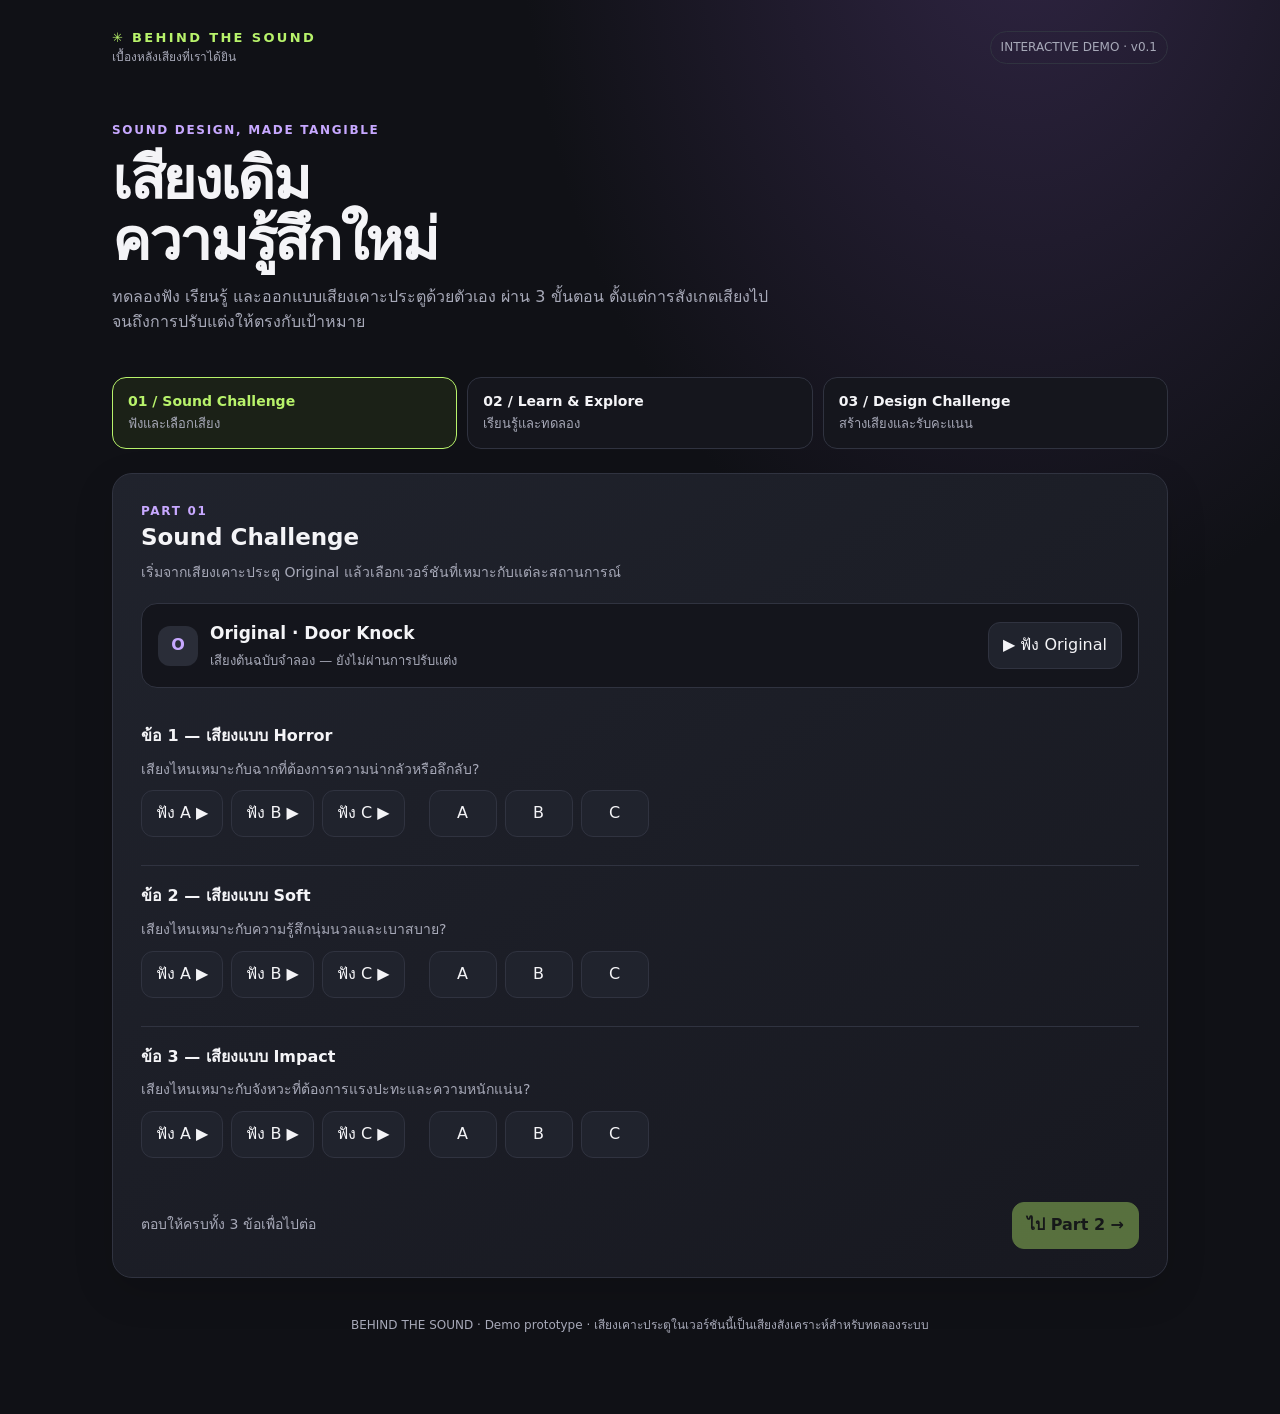
==== behind_the_sound_demo.html @ b1f822e8 "Add files via upload" ====
<!DOCTYPE html>
<html lang="th">
<head>
<meta charset="UTF-8">
<meta name="viewport" content="width=device-width, initial-scale=1.0">
<title>Behind the Sound — Demo</title>
<style>
:root{--bg:#101116;--panel:#191b23;--panel2:#20232d;--line:#303340;--text:#f4f4f7;--muted:#a7a9b8;--accent:#b8f36b;--accent2:#c7a8ff;--danger:#ff9e9e}
*{box-sizing:border-box}body{margin:0;background:radial-gradient(ellipse at 80% -10%,#302544 0,transparent 35%),var(--bg);color:var(--text);font:16px/1.55 system-ui,-apple-system,"Segoe UI",sans-serif}
button,input,select{font:inherit}button{cursor:pointer;border:1px solid var(--line);border-radius:12px;padding:10px 14px;background:var(--panel2);color:var(--text);transition:.18s}button:hover{border-color:var(--accent);transform:translateY(-1px)}button.primary{background:var(--accent);color:#15170f;border-color:var(--accent);font-weight:750}button:disabled{opacity:.4;cursor:not-allowed;transform:none}
header{max-width:1100px;margin:auto;padding:28px 22px 12px;display:flex;justify-content:space-between;align-items:center;gap:16px}.brand{font-size:13px;letter-spacing:.18em;color:var(--accent);font-weight:800}.tag{border:1px solid var(--line);padding:6px 10px;border-radius:99px;color:var(--muted);font-size:12px}
main{max-width:1100px;margin:auto;padding:12px 22px 60px}.hero{padding:30px 0 24px}.eyebrow{color:var(--accent2);text-transform:uppercase;letter-spacing:.14em;font-size:12px;font-weight:800}.hero h1{font-size:clamp(34px,6vw,58px);line-height:1.05;margin:10px 0 14px;letter-spacing:-.04em}.hero p{max-width:680px;color:var(--muted);margin:0}
.steps{display:grid;grid-template-columns:repeat(3,1fr);gap:10px;margin:18px 0 24px}.step{border:1px solid var(--line);background:#15161d;border-radius:14px;padding:13px 15px;color:var(--muted);font-size:13px}.step strong{display:block;color:var(--text);font-size:14px;margin-bottom:2px}.step.active{border-color:var(--accent);background:#1b2117}.step.active strong{color:var(--accent)}
.panel{background:linear-gradient(145deg,rgba(32,35,45,.97),rgba(23,24,32,.97));border:1px solid var(--line);border-radius:20px;padding:clamp(18px,3vw,28px);margin-bottom:18px;box-shadow:0 14px 40px #0002}.panel h2{font-size:23px;margin:0 0 6px}.sub{color:var(--muted);margin:0 0 20px;font-size:14px}.row{display:flex;align-items:center;gap:12px;flex-wrap:wrap}.between{justify-content:space-between}.sound-card{border:1px solid var(--line);border-radius:16px;padding:16px;background:#14151c;display:flex;justify-content:space-between;align-items:center;gap:14px;flex-wrap:wrap}.sound-card h3{margin:0;font-size:17px}.sound-card p{margin:4px 0 0;color:var(--muted);font-size:13px}.letter{width:40px;height:40px;display:grid;place-items:center;background:#2a2d38;border-radius:12px;font-weight:850;color:var(--accent2);flex-shrink:0}.sound-left{display:flex;align-items:center;gap:12px}.cards{display:grid;grid-template-columns:repeat(3,1fr);gap:12px}.choice{border:1px solid var(--line);background:#14151c;border-radius:16px;padding:16px;min-width:0}.choice.selected{border-color:var(--accent);box-shadow:0 0 0 1px var(--accent) inset}.choice h3{margin:0 0 4px}.choice p{font-size:13px;color:var(--muted);min-height:40px;margin:0 0 14px}.pill{font-size:11px;border-radius:99px;background:#2b2b39;color:#d4c6ff;padding:4px 8px;display:inline-block;margin-bottom:10px}
.quiz-question{padding:18px 0;border-top:1px solid var(--line)}.quiz-question:first-of-type{border-top:0}.quiz-question h3{font-size:16px;margin:0 0 10px}.quiz-options{display:flex;gap:8px;flex-wrap:wrap}.quiz-options button{min-width:68px}.quiz-options button.chosen{border-color:var(--accent);background:#252e1e}.feedback{color:var(--accent);font-size:14px;margin-top:10px}.controls{display:grid;grid-template-columns:repeat(2,minmax(0,1fr));gap:14px}.control{background:#14151c;border:1px solid var(--line);border-radius:14px;padding:14px}.control label{display:flex;justify-content:space-between;gap:12px;font-size:14px;margin-bottom:10px}.control output{color:var(--accent);font-variant-numeric:tabular-nums}input[type=range]{width:100%;accent-color:var(--accent)}.target-btn{flex:1;min-width:110px;text-align:left}.target-btn.active{border-color:var(--accent);background:#252e1e}.target-btn small{display:block;color:var(--muted);font-size:12px}.hint{border:1px dashed #6a5a8c;background:#211c2b;border-radius:14px;padding:14px;color:#e1d4ff;margin:16px 0}.hint strong{display:block;margin-bottom:4px}.score{font-size:48px;line-height:1;font-weight:850;color:var(--accent)}.score-wrap{display:flex;align-items:center;gap:16px;flex-wrap:wrap;background:#14151c;border:1px solid var(--line);border-radius:16px;padding:16px}.hidden{display:none!important}.notice{font-size:12px;color:var(--muted);margin-top:18px}.footer{color:var(--muted);font-size:12px;text-align:center;padding:20px}
@media(max-width:700px){header{padding-top:20px}.steps{grid-template-columns:1fr}.cards{grid-template-columns:1fr}.choice p{min-height:0}.controls{grid-template-columns:1fr}.hero{padding-top:18px}.panel{border-radius:16px}}
</style>
</head>
<body>
<header><div><div class="brand">✳ BEHIND THE SOUND</div><div style="font-size:12px;color:var(--muted)">เบื้องหลังเสียงที่เราได้ยิน</div></div><div class="tag">INTERACTIVE DEMO · v0.1</div></header>
<main>
<section class="hero"><div class="eyebrow">Sound design, made tangible</div><h1>เสียงเดิม<br>ความรู้สึกใหม่</h1><p>ทดลองฟัง เรียนรู้ และออกแบบเสียงเคาะประตูด้วยตัวเอง ผ่าน 3 ขั้นตอน ตั้งแต่การสังเกตเสียงไปจนถึงการปรับแต่งให้ตรงกับเป้าหมาย</p></section>
<div class="steps"><div class="step active" id="step1"><strong>01 / Sound Challenge</strong>ฟังและเลือกเสียง</div><div class="step" id="step2"><strong>02 / Learn & Explore</strong>เรียนรู้และทดลอง</div><div class="step" id="step3"><strong>03 / Design Challenge</strong>สร้างเสียงและรับคะแนน</div></div>

<section class="panel" id="part1">
<div class="eyebrow">Part 01</div><h2>Sound Challenge</h2><p class="sub">เริ่มจากเสียงเคาะประตู Original แล้วเลือกเวอร์ชันที่เหมาะกับแต่ละสถานการณ์</p>
<div class="sound-card" style="margin-bottom:18px"><div class="sound-left"><div class="letter">O</div><div><h3>Original · Door Knock</h3><p>เสียงต้นฉบับจำลอง — ยังไม่ผ่านการปรับแต่ง</p></div></div><button onclick="playSound('original', null)">▶ ฟัง Original</button></div>
<div id="quiz"></div>
<div class="row between" style="margin-top:16px"><span id="quizStatus" class="sub" style="margin:0">ตอบให้ครบทั้ง 3 ข้อเพื่อไปต่อ</span><button class="primary" id="toPart2" onclick="goPart(2)" disabled>ไป Part 2 →</button></div>
</section>

<section class="panel hidden" id="part2">
<div class="eyebrow">Part 02</div><h2>Learn & Explore</h2><p class="sub">เลือกเสียงตัวอย่างเพื่อเรียนรู้ แล้วปรับค่าต่าง ๆ ได้อย่างอิสระ ส่วนนี้ไม่มีคะแนน</p>
<div class="cards" style="margin-bottom:18px">
<div class="choice"><span class="pill">TARGET A</span><h3>Horror</h3><p>โทนต่ำ มืด และมีหางเสียงช่วยสร้างบรรยากาศลึกลับ</p><button onclick="loadPreset('horror')">เลือกและฟัง A</button></div>
<div class="choice"><span class="pill">TARGET B</span><h3>Soft</h3><p>เสียงนุ่ม ลดความแหลมและลดความแรงของเสียง</p><button onclick="loadPreset('soft')">เลือกและฟัง B</button></div>
<div class="choice"><span class="pill">TARGET C</span><h3>Impact</h3><p>เสียงหนักแน่น เน้นแรงปะทะและความชัดของการเคาะ</p><button onclick="loadPreset('impact')">เลือกและฟัง C</button></div>
</div>
<div class="sound-card" style="margin-bottom:16px"><div><h3 id="exploreTitle">กำลังทดลอง: Original</h3><p id="exploreDesc">ปรับค่าด้านล่าง แล้วกดฟังเพื่อเปรียบเทียบ</p></div><button onclick="playCurrent()">▶ ฟังเสียงที่ปรับ</button></div>
<div class="controls" id="exploreControls"></div>
<div class="row between" style="margin-top:18px"><button onclick="resetControls()">↺ รีเซ็ตค่า</button><button class="primary" onclick="goPart(3)">ไป Part 3 →</button></div>
</section>

<section class="panel hidden" id="part3">
<div class="eyebrow">Part 03</div><h2>Sound Design Challenge</h2><p class="sub">เริ่มจาก Original ที่ยังไม่ปรับ แล้วออกแบบเสียงให้ใกล้เคียงกับ Target ที่เลือก</p>
<div class="row" style="margin-bottom:18px"><button class="target-btn active" id="tHorror" onclick="chooseTarget('horror')">A · Horror<small>ลึกลับ / โทนต่ำ</small></button><button class="target-btn" id="tSoft" onclick="chooseTarget('soft')">B · Soft<small>นุ่ม / เบา</small></button><button class="target-btn" id="tImpact" onclick="chooseTarget('impact')">C · Impact<small>หนักแน่น / ชัด</small></button></div>
<div class="row" style="margin-bottom:14px"><button onclick="playSound('original',null)">▶ ฟัง Original</button><button onclick="playSound(target,null)">▶ ฟัง Target</button><button onclick="playCurrent()">▶ ฟังเสียงของฉัน</button></div>
<div class="hint"><strong>💡 คำใบ้</strong><span id="hintText">ลองลดความสว่างของเสียงด้วย Filter และทดลองช่วงค่าค่อนข้างต่ำ จากนั้นฟังเปรียบเทียบ</span></div>
<div class="controls" id="challengeControls"></div>
<div class="row between" style="margin-top:18px"><button onclick="resetControls()">↺ เริ่มปรับใหม่</button><button class="primary" onclick="submitChallenge()">ส่งคำตอบและดูคะแนน</button></div>
<div id="scoreResult" class="hidden" style="margin-top:18px"><div class="score-wrap"><div><div class="score" id="scoreNumber">0</div><div style="color:var(--muted);font-size:12px">คะแนนจาก 100</div></div><div style="flex:1;min-width:180px"><strong id="scoreTitle">ผลการทดลอง</strong><p id="scoreText" style="color:var(--muted);font-size:13px;margin:4px 0 0"></p></div></div></div>
<div class="notice">คะแนนเดโม่คำนวณจากความใกล้เคียงของค่า Filter, Pitch และ Reverb เทียบกับค่าที่กำหนดไว้สำหรับ Target ที่เลือก</div>
</section>
<div class="footer">BEHIND THE SOUND · Demo prototype · เสียงเคาะประตูในเวอร์ชันนี้เป็นเสียงสังเคราะห์สำหรับทดลองระบบ</div>
</main>
<script>
const presets={
  horror:{name:'Horror',cutoff:650,pitch:-5,reverb:0.62,gain:0.78,hint:'ลองลดความสว่างของเสียงด้วย Filter และทดลองช่วงค่าค่อนข้างต่ำ จากนั้นเพิ่มหางเสียงเล็กน้อยเพื่อสร้างบรรยากาศ'},
  soft:{name:'Soft',cutoff:1800,pitch:2,reverb:0.18,gain:0.48,hint:'ลองลดระดับเสียงและใช้ Filter ตัดความแหลมบางส่วน โดยไม่ทำให้เสียงทึบจนเกินไป'},
  impact:{name:'Impact',cutoff:5200,pitch:-1,reverb:0.08,gain:1.0,hint:'ลองคงความชัดของเสียงไว้ เพิ่มระดับเสียงอย่างระมัดระวัง และใช้หางเสียงสั้น ๆ'}
};
let target='horror', currentPreset='original', answers={}, challengeSubmitted=false;
let ctx=null;
const state={cutoff:8000,pitch:0,reverb:0.08,gain:0.8};
const specs=[
 {key:'cutoff',label:'Filter Cutoff',min:200,max:8000,step:50,unit:'Hz',help:'กำหนดว่าย่านความถี่ใดผ่าน Filter ได้มากน้อยเพียงใด'},
 {key:'pitch',label:'Pitch',min:-12,max:12,step:1,unit:' semitones',help:'เปลี่ยนระดับเสียงสูง–ต่ำ'},
 {key:'reverb',label:'Reverb',min:0,max:0.8,step:0.01,unit:'',help:'เพิ่มหางเสียงและความรู้สึกของพื้นที่'},
 {key:'gain',label:'Volume',min:0.1,max:1.2,step:0.01,unit:'×',help:'ปรับระดับความดัง'}
];
function initAudio(){if(!ctx)ctx=new (window.AudioContext||window.webkitAudioContext)();if(ctx.state==='suspended')ctx.resume();return ctx}
function makeKnockBuffer(){
 const c=initAudio(), sr=c.sampleRate, dur=1.05, len=Math.floor(sr*dur), b=c.createBuffer(1,len,sr), d=b.getChannelData(0);
 // Synthesized door knock: a few damped resonant thumps plus a short noisy transient.
 for(let i=0;i<len;i++){let t=i/sr;let v=0;for(const hit of [0.04,0.18,0.33]){let x=t-hit;if(x>=0){let env=Math.exp(-x*19);v+=env*(0.7*Math.sin(2*Math.PI*115*x)+0.36*Math.sin(2*Math.PI*220*x)+0.18*Math.sin(2*Math.PI*390*x));v+= (Math.random()*2-1)*Math.exp(-x*75)*0.17;}}d[i]=v*0.65;}
 return b;
}
let originalBuffer=null;
function createImpulse(seconds=2.2,decay=2.5){const c=initAudio(),rate=c.sampleRate,len=Math.floor(rate*seconds),b=c.createBuffer(2,len,rate);for(let ch=0;ch<2;ch++){let d=b.getChannelData(ch);for(let i=0;i<len;i++)d[i]=(Math.random()*2-1)*Math.pow(1-i/len,decay);}return b}
let impulse=null;
function playSound(which, override){
 const c=initAudio();if(!originalBuffer)originalBuffer=makeKnockBuffer();if(!impulse)impulse=createImpulse();
 let p;
 if(which==='original')p={cutoff:8000,pitch:0,reverb:0,gain:0.8};
 else if(which==='horror'||which==='soft'||which==='impact')p=presets[which];
 else p=override||state;
 const src=c.createBufferSource();src.buffer=originalBuffer;src.playbackRate.value=Math.pow(2,(p.pitch||0)/12);
 const filter=c.createBiquadFilter();filter.type='lowpass';filter.frequency.value=p.cutoff??8000;filter.Q.value=0.7;
 const dry=c.createGain();dry.gain.value=1-(p.reverb||0)*0.55;
 const wet=c.createGain();wet.gain.value=(p.reverb||0)*0.85;
 const conv=c.createConvolver();conv.buffer=impulse;
 const vol=c.createGain();vol.gain.value=p.gain??0.8;
 src.connect(filter);filter.connect(dry);dry.connect(vol);filter.connect(conv);conv.connect(wet);wet.connect(vol);vol.connect(c.destination);
 src.start();
}
function playCurrent(){playSound('custom',state)}
function loadPreset(key){currentPreset=key;Object.assign(state,presets[key]);renderControls('exploreControls');document.getElementById('exploreTitle').textContent='กำลังทดลอง: '+presets[key].name;document.getElementById('exploreDesc').textContent='ค่าตั้งต้นของ Target นี้ — ปรับต่อได้อย่างอิสระ';playSound(key,null)}
function renderControls(id){const el=document.getElementById(id);el.innerHTML='';specs.forEach(s=>{const d=document.createElement('div');d.className='control';d.innerHTML=`<label for="${id}-${s.key}"><span>${s.label}<br><small style="color:var(--muted)">${s.help}</small></span><output id="${id}-${s.key}-out"></output></label><input type="range" id="${id}-${s.key}" min="${s.min}" max="${s.max}" step="${s.step}" value="${state[s.key]}">`;el.appendChild(d);const input=d.querySelector('input'),out=d.querySelector('output');const update=()=>{state[s.key]=Number(input.value);out.textContent=state[s.key]+s.unit;if(id==='challengeControls')document.getElementById('scoreResult').classList.add('hidden')};input.addEventListener('input',update);update()})}
function resetControls(){Object.assign(state,{cutoff:8000,pitch:0,reverb:0.08,gain:0.8});renderControls('exploreControls');renderControls('challengeControls');document.getElementById('scoreResult').classList.add('hidden')}
function buildQuiz(){const qs=[{key:'horror',label:'ข้อ 1 — เสียงแบบ Horror',desc:'เสียงไหนเหมาะกับฉากที่ต้องการความน่ากลัวหรือลึกลับ?'},{key:'soft',label:'ข้อ 2 — เสียงแบบ Soft',desc:'เสียงไหนเหมาะกับความรู้สึกนุ่มนวลและเบาสบาย?'},{key:'impact',label:'ข้อ 3 — เสียงแบบ Impact',desc:'เสียงไหนเหมาะกับจังหวะที่ต้องการแรงปะทะและความหนักแน่น?'}];const q=document.getElementById('quiz');q.innerHTML='';qs.forEach((item,i)=>{const div=document.createElement('div');div.className='quiz-question';div.innerHTML=`<h3>${item.label}</h3><p class="sub" style="margin:0 0 10px">${item.desc}</p><div class="quiz-options">${['A','B','C'].map(k=>`<button data-q="${item.key}" data-a="${k}">ฟัง ${k} ▶</button>`).join('')}<span style="width:8px"></span>${['A','B','C'].map(k=>`<button data-pick="${item.key}" data-a="${k}">${k}</button>`).join('')}</div><div class="feedback" id="feedback-${item.key}"></div>`;q.appendChild(div)});q.querySelectorAll('[data-q]').forEach(b=>b.addEventListener('click',()=>playSound(b.dataset.a==='A'?'horror':b.dataset.a==='B'?'soft':'impact')));q.querySelectorAll('[data-pick]').forEach(b=>b.addEventListener('click',()=>{answers[b.dataset.pick]=b.dataset.a;b.parentElement.querySelectorAll('[data-pick]').forEach(x=>x.classList.toggle('chosen',x===b));document.getElementById('feedback-'+b.dataset.pick).textContent='เลือก '+b.dataset.a+' แล้ว';updateQuizStatus()}))}
function updateQuizStatus(){const n=Object.keys(answers).length;document.getElementById('quizStatus').textContent=`ตอบแล้ว ${n}/3 ข้อ`;document.getElementById('toPart2').disabled=n!==3}
function goPart(n){[1,2,3].forEach(i=>{document.getElementById('part'+i).classList.toggle('hidden',i!==n);document.getElementById('step'+i).classList.toggle('active',i===n)});if(n===2){renderControls('exploreControls');}if(n===3){chooseTarget(target);renderControls('challengeControls');window.scrollTo({top:0,behavior:'smooth'})}else window.scrollTo({top:0,behavior:'smooth'})}
function chooseTarget(key){target=key;document.querySelectorAll('.target-btn').forEach(b=>b.classList.remove('active'));document.getElementById('t'+key[0].toUpperCase()+key.slice(1)).classList.add('active');document.getElementById('hintText').textContent=presets[key].hint;document.getElementById('scoreResult').classList.add('hidden')}
function submitChallenge(){const p=presets[target];let diffs=[Math.abs(state.cutoff-p.cutoff)/(8000-200),Math.abs(state.pitch-p.pitch)/24,Math.abs(state.reverb-p.reverb)/0.8];let score=Math.round(100*(1-diffs.reduce((a,b)=>a+b,0)/diffs.length));score=Math.max(0,Math.min(100,score));document.getElementById('scoreNumber').textContent=score;document.getElementById('scoreTitle').textContent=score>=85?'ใกล้เคียงมาก!':score>=60?'มาถูกทางแล้ว':'ลองปรับอีกครั้ง';document.getElementById('scoreText').textContent=`คะแนนนี้เปรียบเทียบ Filter Cutoff, Pitch และ Reverb กับ Target ${p.name} (ระดับเสียงใช้ฟังประกอบ แต่ยังไม่รวมในการคำนวณคะแนน)`;document.getElementById('scoreResult').classList.remove('hidden')}
buildQuiz();renderControls('exploreControls');renderControls('challengeControls');
</script>
</body>
</html>
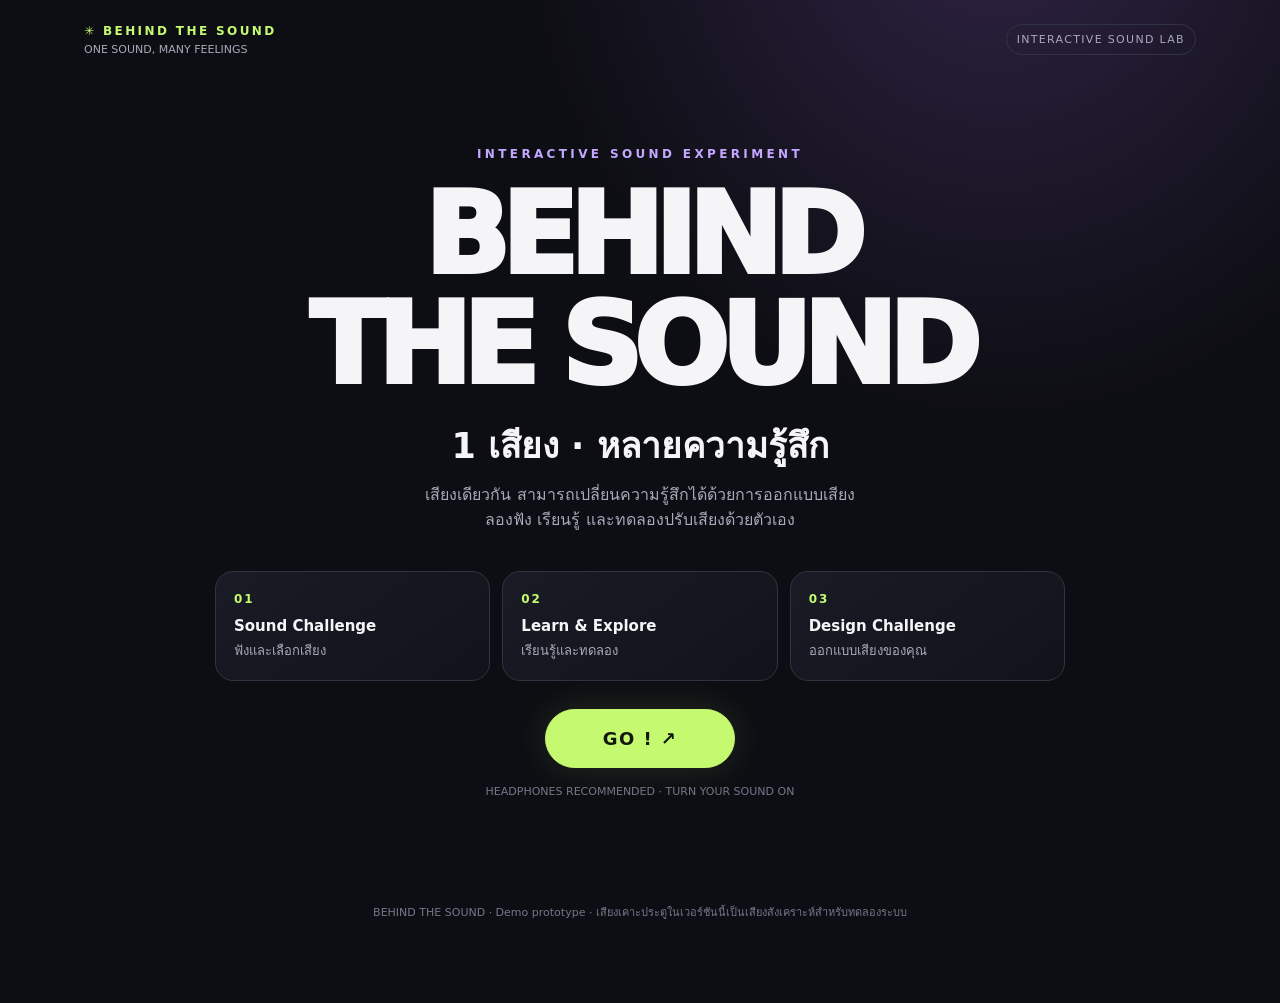
==== commit 38393b68: "Update behind_the_sound_demo.html" ====
--- a/behind_the_sound_demo.html
+++ b/behind_the_sound_demo.html
@@ -1,108 +1,2232 @@
 <!DOCTYPE html>
+<!-- Behind the Sound: ไฟล์เดียวรวม HTML, CSS และ JavaScript -->
 <html lang="th">
 <head>
 <meta charset="UTF-8">
 <meta name="viewport" content="width=device-width, initial-scale=1.0">
-<title>Behind the Sound — Demo</title>
+<title>Behind the Sound — One Sound, Many Feelings</title>
+
 <style>
-:root{--bg:#101116;--panel:#191b23;--panel2:#20232d;--line:#303340;--text:#f4f4f7;--muted:#a7a9b8;--accent:#b8f36b;--accent2:#c7a8ff;--danger:#ff9e9e}
-*{box-sizing:border-box}body{margin:0;background:radial-gradient(ellipse at 80% -10%,#302544 0,transparent 35%),var(--bg);color:var(--text);font:16px/1.55 system-ui,-apple-system,"Segoe UI",sans-serif}
-button,input,select{font:inherit}button{cursor:pointer;border:1px solid var(--line);border-radius:12px;padding:10px 14px;background:var(--panel2);color:var(--text);transition:.18s}button:hover{border-color:var(--accent);transform:translateY(-1px)}button.primary{background:var(--accent);color:#15170f;border-color:var(--accent);font-weight:750}button:disabled{opacity:.4;cursor:not-allowed;transform:none}
-header{max-width:1100px;margin:auto;padding:28px 22px 12px;display:flex;justify-content:space-between;align-items:center;gap:16px}.brand{font-size:13px;letter-spacing:.18em;color:var(--accent);font-weight:800}.tag{border:1px solid var(--line);padding:6px 10px;border-radius:99px;color:var(--muted);font-size:12px}
-main{max-width:1100px;margin:auto;padding:12px 22px 60px}.hero{padding:30px 0 24px}.eyebrow{color:var(--accent2);text-transform:uppercase;letter-spacing:.14em;font-size:12px;font-weight:800}.hero h1{font-size:clamp(34px,6vw,58px);line-height:1.05;margin:10px 0 14px;letter-spacing:-.04em}.hero p{max-width:680px;color:var(--muted);margin:0}
-.steps{display:grid;grid-template-columns:repeat(3,1fr);gap:10px;margin:18px 0 24px}.step{border:1px solid var(--line);background:#15161d;border-radius:14px;padding:13px 15px;color:var(--muted);font-size:13px}.step strong{display:block;color:var(--text);font-size:14px;margin-bottom:2px}.step.active{border-color:var(--accent);background:#1b2117}.step.active strong{color:var(--accent)}
-.panel{background:linear-gradient(145deg,rgba(32,35,45,.97),rgba(23,24,32,.97));border:1px solid var(--line);border-radius:20px;padding:clamp(18px,3vw,28px);margin-bottom:18px;box-shadow:0 14px 40px #0002}.panel h2{font-size:23px;margin:0 0 6px}.sub{color:var(--muted);margin:0 0 20px;font-size:14px}.row{display:flex;align-items:center;gap:12px;flex-wrap:wrap}.between{justify-content:space-between}.sound-card{border:1px solid var(--line);border-radius:16px;padding:16px;background:#14151c;display:flex;justify-content:space-between;align-items:center;gap:14px;flex-wrap:wrap}.sound-card h3{margin:0;font-size:17px}.sound-card p{margin:4px 0 0;color:var(--muted);font-size:13px}.letter{width:40px;height:40px;display:grid;place-items:center;background:#2a2d38;border-radius:12px;font-weight:850;color:var(--accent2);flex-shrink:0}.sound-left{display:flex;align-items:center;gap:12px}.cards{display:grid;grid-template-columns:repeat(3,1fr);gap:12px}.choice{border:1px solid var(--line);background:#14151c;border-radius:16px;padding:16px;min-width:0}.choice.selected{border-color:var(--accent);box-shadow:0 0 0 1px var(--accent) inset}.choice h3{margin:0 0 4px}.choice p{font-size:13px;color:var(--muted);min-height:40px;margin:0 0 14px}.pill{font-size:11px;border-radius:99px;background:#2b2b39;color:#d4c6ff;padding:4px 8px;display:inline-block;margin-bottom:10px}
-.quiz-question{padding:18px 0;border-top:1px solid var(--line)}.quiz-question:first-of-type{border-top:0}.quiz-question h3{font-size:16px;margin:0 0 10px}.quiz-options{display:flex;gap:8px;flex-wrap:wrap}.quiz-options button{min-width:68px}.quiz-options button.chosen{border-color:var(--accent);background:#252e1e}.feedback{color:var(--accent);font-size:14px;margin-top:10px}.controls{display:grid;grid-template-columns:repeat(2,minmax(0,1fr));gap:14px}.control{background:#14151c;border:1px solid var(--line);border-radius:14px;padding:14px}.control label{display:flex;justify-content:space-between;gap:12px;font-size:14px;margin-bottom:10px}.control output{color:var(--accent);font-variant-numeric:tabular-nums}input[type=range]{width:100%;accent-color:var(--accent)}.target-btn{flex:1;min-width:110px;text-align:left}.target-btn.active{border-color:var(--accent);background:#252e1e}.target-btn small{display:block;color:var(--muted);font-size:12px}.hint{border:1px dashed #6a5a8c;background:#211c2b;border-radius:14px;padding:14px;color:#e1d4ff;margin:16px 0}.hint strong{display:block;margin-bottom:4px}.score{font-size:48px;line-height:1;font-weight:850;color:var(--accent)}.score-wrap{display:flex;align-items:center;gap:16px;flex-wrap:wrap;background:#14151c;border:1px solid var(--line);border-radius:16px;padding:16px}.hidden{display:none!important}.notice{font-size:12px;color:var(--muted);margin-top:18px}.footer{color:var(--muted);font-size:12px;text-align:center;padding:20px}
-@media(max-width:700px){header{padding-top:20px}.steps{grid-template-columns:1fr}.cards{grid-template-columns:1fr}.choice p{min-height:0}.controls{grid-template-columns:1fr}.hero{padding-top:18px}.panel{border-radius:16px}}
+/* =====================================================
+   1. THEME — สี ฟอนต์ และรูปแบบหลักของเว็บไซต์
+   ===================================================== */
+:root {
+  --bg: #0d0e13;
+  --panel: #171922;
+  --panel2: #20232e;
+  --line: #303442;
+  --text: #f5f5f8;
+  --muted: #a7aaba;
+  --lime: #c5fa70;
+  --purple: #c4a7ff;
+  --cyan: #8de7ed;
+  --pink: #ff9eb5;
+}
+
+* { box-sizing: border-box; }
+
+html { scroll-behavior: smooth; }
+
+body {
+  margin: 0;
+  background:
+    radial-gradient(ellipse at 78% -12%, #302346 0, transparent 34%),
+    var(--bg);
+  color: var(--text);
+  font: 16px/1.55 system-ui, -apple-system, "Segoe UI", sans-serif;
+}
+
+button, input { font: inherit; }
+
+button {
+  cursor: pointer;
+  border: 1px solid var(--line);
+  border-radius: 13px;
+  padding: 11px 16px;
+  background: #222531;
+  color: var(--text);
+  transition: border-color .18s, transform .18s, background .18s;
+}
+
+button:hover {
+  border-color: var(--lime);
+  transform: translateY(-1px);
+}
+
+button:focus-visible,
+input:focus-visible {
+  outline: 2px solid var(--lime);
+  outline-offset: 3px;
+}
+
+button.primary {
+  background: var(--lime);
+  color: #14170e;
+  border-color: var(--lime);
+  font-weight: 850;
+}
+
+button:disabled {
+  opacity: .4;
+  cursor: not-allowed;
+  transform: none;
+}
+
+.hidden { display: none !important; }
+
+header {
+  max-width: 1160px;
+  margin: auto;
+  padding: 22px 24px 8px;
+  display: flex;
+  justify-content: space-between;
+  align-items: center;
+  gap: 12px;
+}
+
+.brand {
+  font-size: 12px;
+  letter-spacing: .2em;
+  color: var(--lime);
+  font-weight: 900;
+}
+
+.version {
+  font-size: 11px;
+  letter-spacing: .12em;
+  color: var(--muted);
+  border: 1px solid var(--line);
+  padding: 6px 10px;
+  border-radius: 99px;
+}
+
+main {
+  max-width: 1160px;
+  margin: auto;
+  padding: 16px 24px 60px;
+}
+
+.screen { animation: appear .25s ease; }
+
+@keyframes appear {
+  from { opacity: .25; transform: translateY(5px); }
+  to { opacity: 1; transform: translateY(0); }
+}
+
+/* =====================================================
+   2. HOME — หน้าแรก
+   ===================================================== */
+.home {
+  min-height: calc(100vh - 100px);
+  display: flex;
+  flex-direction: column;
+  align-items: center;
+  text-align: center;
+  padding: clamp(32px, 7vh, 78px) 0 26px;
+}
+
+.home-kicker {
+  font-size: 12px;
+  letter-spacing: .28em;
+  color: var(--purple);
+  font-weight: 850;
+}
+
+.home h1 {
+  font-size: clamp(54px, 10vw, 112px);
+  line-height: .98;
+  letter-spacing: -.075em;
+  margin: 18px 0;
+  font-weight: 950;
+}
+
+.home .tagline {
+  font-size: clamp(22px, 4vw, 35px);
+  font-weight: 750;
+  margin: 0 0 10px;
+}
+
+.home .intro {
+  max-width: 630px;
+  color: var(--muted);
+  margin: 0 auto;
+}
+
+.steps {
+  width: min(850px, 100%);
+  display: grid;
+  grid-template-columns: repeat(3, 1fr);
+  gap: 12px;
+  margin: 38px 0 28px;
+  text-align: left;
+}
+
+.step {
+  background: linear-gradient(145deg, #191b25, #12131a);
+  border: 1px solid var(--line);
+  border-radius: 18px;
+  padding: 18px;
+}
+
+.step .num {
+  font-size: 12px;
+  color: var(--lime);
+  letter-spacing: .16em;
+  font-weight: 900;
+}
+
+.step strong {
+  display: block;
+  margin-top: 7px;
+  font-size: 15px;
+}
+
+.step span {
+  display: block;
+  color: var(--muted);
+  font-size: 13px;
+  margin-top: 3px;
+}
+
+.go-button {
+  min-width: 190px;
+  padding: 15px 32px;
+  font-size: 18px;
+  letter-spacing: .08em;
+  border-radius: 99px;
+  box-shadow: 0 0 35px #c5fa7020;
+}
+
+.home-note {
+  font-size: 11px;
+  color: #737788;
+  margin-top: 15px;
+}
+
+/* =====================================================
+   3. COMMON COMPONENTS — กล่อง ปุ่ม และการจัดวาง
+   ===================================================== */
+.panel {
+  background: linear-gradient(
+    145deg,
+    rgba(31,34,45,.98),
+    rgba(19,20,28,.98)
+  );
+  border: 1px solid var(--line);
+  border-radius: 22px;
+  padding: clamp(18px, 3vw, 30px);
+  margin-bottom: 18px;
+  box-shadow: 0 18px 50px #0002;
+}
+
+.eyebrow {
+  color: var(--purple);
+  text-transform: uppercase;
+  letter-spacing: .16em;
+  font-size: 12px;
+  font-weight: 900;
+}
+
+.panel h2 {
+  font-size: clamp(23px, 4vw, 30px);
+  margin: 5px 0;
+}
+
+.sub {
+  color: var(--muted);
+  margin: 0 0 20px;
+  font-size: 14px;
+}
+
+.row {
+  display: flex;
+  align-items: center;
+  gap: 12px;
+  flex-wrap: wrap;
+}
+
+.between { justify-content: space-between; }
+
+.sound-card {
+  border: 1px solid var(--line);
+  border-radius: 16px;
+  padding: 16px;
+  background: #12131a;
+  display: flex;
+  justify-content: space-between;
+  align-items: center;
+  gap: 14px;
+  flex-wrap: wrap;
+}
+
+.sound-card h3 {
+  margin: 0;
+  font-size: 17px;
+}
+
+.sound-card p {
+  margin: 4px 0 0;
+  color: var(--muted);
+  font-size: 13px;
+}
+
+.sound-left {
+  display: flex;
+  align-items: center;
+  gap: 12px;
+}
+
+.letter {
+  width: 42px;
+  height: 42px;
+  display: grid;
+  place-items: center;
+  background: #2a2d39;
+  border-radius: 12px;
+  font-weight: 900;
+  color: var(--lime);
+  flex-shrink: 0;
+}
+
+.cards {
+  display: grid;
+  grid-template-columns: repeat(3, minmax(0, 1fr));
+  gap: 12px;
+}
+
+.choice {
+  border: 1px solid var(--line);
+  background: #12131a;
+  border-radius: 18px;
+  padding: 18px;
+  min-width: 0;
+  display: flex;
+  flex-direction: column;
+  align-items: flex-start;
+}
+
+.choice.selected {
+  border-color: var(--lime);
+  box-shadow: 0 0 0 1px var(--lime) inset;
+}
+
+.pill {
+  font-size: 11px;
+  border-radius: 99px;
+  background: #2b2939;
+  color: #d7c6ff;
+  padding: 4px 9px;
+  display: inline-block;
+  margin-bottom: 10px;
+  letter-spacing: .08em;
+}
+
+.choice h3 {
+  margin: 0 0 5px;
+  font-size: 20px;
+}
+
+.choice p {
+  font-size: 13px;
+  color: var(--muted);
+  min-height: 58px;
+  margin: 0 0 18px;
+}
+
+.choice button { margin-top: auto; }
+
+.quiz-question {
+  padding: 18px 0;
+  border-top: 1px solid var(--line);
+}
+
+.quiz-question:first-of-type { border-top: 0; }
+
+.quiz-question h3 {
+  font-size: 16px;
+  margin: 0 0 8px;
+}
+
+.quiz-options {
+  display: flex;
+  gap: 8px;
+  flex-wrap: wrap;
+}
+
+.quiz-options button { min-width: 56px; }
+
+.quiz-options button.chosen {
+  border-color: var(--lime);
+  background: #252e1e;
+}
+
+.feedback {
+  color: var(--lime);
+  font-size: 13px;
+  margin-top: 8px;
+}
+
+.notice {
+  font-size: 12px;
+  color: var(--muted);
+  margin-top: 18px;
+}
+
+.footer {
+  color: #737788;
+  font-size: 11px;
+  text-align: center;
+  padding: 22px;
+}
+
+/* =====================================================
+   4. DAW FILTER — กราฟและแถบควบคุมเสียง
+   ===================================================== */
+.daw {
+  background: #0a0b10;
+  border: 1px solid #353847;
+  border-radius: 18px;
+  padding: 14px;
+  margin: 16px 0;
+}
+
+.daw-top {
+  display: flex;
+  justify-content: space-between;
+  align-items: center;
+  gap: 10px;
+  flex-wrap: wrap;
+  margin-bottom: 8px;
+}
+
+.daw-title {
+  font-weight: 850;
+  letter-spacing: .06em;
+}
+
+.live-label {
+  font-size: 11px;
+  color: var(--lime);
+  letter-spacing: .12em;
+}
+
+.filter-graph {
+  width: 100%;
+  height: auto;
+  display: block;
+  touch-action: none;
+  cursor: crosshair;
+}
+
+.graph-note {
+  font-size: 11px;
+  color: var(--muted);
+  margin: 6px 2px 0;
+}
+
+.daw-bottom {
+  display: grid;
+  grid-template-columns: minmax(0, 1fr) 170px;
+  gap: 16px;
+  align-items: center;
+  margin-top: 12px;
+}
+
+.cutoff-control {
+  border: 1px solid #343746;
+  background: #151720;
+  border-radius: 14px;
+  padding: 13px;
+}
+
+.cutoff-control label {
+  display: flex;
+  justify-content: space-between;
+  gap: 8px;
+  font-size: 12px;
+  margin-bottom: 8px;
+}
+
+.cutoff-control output {
+  color: var(--lime);
+  font-variant-numeric: tabular-nums;
+  font-weight: 800;
+}
+
+.cutoff-control input {
+  width: 100%;
+  accent-color: var(--lime);
+}
+
+/* แถบควบคุมที่มีปุ่มลดค่าและเพิ่มค่า */
+.stepper {
+  display: flex;
+  align-items: center;
+  gap: 7px;
+  min-width: 0;
+}
+
+.stepper button {
+  width: 34px;
+  height: 34px;
+  padding: 0;
+  flex: 0 0 34px;
+  border-radius: 10px;
+  font-size: 20px;
+  line-height: 1;
+}
+
+.stepper input[type="range"] {
+  flex: 1;
+  min-width: 30px;
+}
+
+.stepper button:active { background: #303547; }
+
+.cutoff-control .stepper { margin-top: 4px; }
+
+.controls {
+  display: grid;
+  grid-template-columns: repeat(3, minmax(0, 1fr));
+  gap: 12px;
+}
+
+.control {
+  background: #14161e;
+  border: 1px solid var(--line);
+  border-radius: 15px;
+  padding: 14px;
+  min-width: 0;
+}
+
+.control label {
+  display: flex;
+  justify-content: space-between;
+  gap: 8px;
+  font-size: 13px;
+  margin-bottom: 9px;
+}
+
+.control label small {
+  display: block;
+  color: var(--muted);
+  font-size: 11px;
+  margin-top: 2px;
+}
+
+.control output {
+  color: var(--lime);
+  font-variant-numeric: tabular-nums;
+  white-space: nowrap;
+  font-size: 12px;
+}
+
+input[type="range"] {
+  width: 100%;
+  accent-color: var(--lime);
+}
+
+.target-btn {
+  flex: 1;
+  min-width: 110px;
+  text-align: left;
+}
+
+.target-btn.active {
+  border-color: var(--lime);
+  background: #252e1e;
+}
+
+.target-btn small {
+  display: block;
+  color: var(--muted);
+  font-size: 12px;
+}
+
+.hint {
+  border: 1px solid #574b74;
+  background: #1c1927;
+  border-radius: 14px;
+  padding: 13px 15px;
+  margin: 16px 0;
+}
+
+.hint strong {
+  display: block;
+  color: var(--purple);
+  font-size: 11px;
+  letter-spacing: .18em;
+  margin-bottom: 6px;
+}
+
+.hint-lines {
+  display: flex;
+  gap: 8px;
+  flex-wrap: wrap;
+}
+
+.hint-chip {
+  border-radius: 8px;
+  background: #2b2538;
+  padding: 5px 9px;
+  font-size: 12px;
+  color: #e4d8ff;
+}
+
+.transport {
+  display: flex;
+  gap: 8px;
+  flex-wrap: wrap;
+}
+
+.section-actions {
+  display: grid;
+  grid-template-columns: 1fr auto 1fr;
+  align-items: center;
+  gap: 12px;
+  margin-top: 20px;
+}
+
+.section-actions .center { justify-self: center; }
+.section-actions .right { justify-self: end; }
+
+/* =====================================================
+   5. SCORE POPUP — หน้าต่างคะแนนกลางจอ
+   ===================================================== */
+.modal-backdrop {
+  position: fixed;
+  inset: 0;
+  z-index: 1000;
+  background: rgba(5, 6, 10, .68);
+  backdrop-filter: blur(10px);
+  display: grid;
+  place-items: center;
+  padding: 20px;
+}
+
+.modal {
+  width: min(480px, 100%);
+  border: 1px solid #464b5b;
+  border-radius: 24px;
+  background: linear-gradient(150deg, #242735, #151720);
+  padding: 28px;
+  text-align: center;
+  box-shadow: 0 30px 100px #0009;
+  animation: pop .22s ease;
+}
+
+@keyframes pop {
+  from { opacity: 0; transform: scale(.94); }
+  to { opacity: 1; transform: scale(1); }
+}
+
+.modal-mark {
+  font-size: 12px;
+  letter-spacing: .22em;
+  color: var(--purple);
+  font-weight: 900;
+}
+
+.modal-score {
+  font-size: clamp(64px, 14vw, 88px);
+  font-weight: 950;
+  line-height: 1.1;
+  color: var(--lime);
+  letter-spacing: -.06em;
+  margin: 10px 0;
+}
+
+.modal p {
+  color: var(--muted);
+  font-size: 14px;
+}
+
+.modal-actions {
+  display: flex;
+  justify-content: center;
+  gap: 10px;
+  flex-wrap: wrap;
+  margin-top: 22px;
+}
+
+/* ปรับหน้าตาให้เหมาะกับมือถือ */
+@media (max-width: 760px) {
+  header { padding: 18px 16px 4px; }
+  main { padding: 12px 16px 40px; }
+  .steps {
+    grid-template-columns: 1fr;
+    margin: 28px 0 22px;
+  }
+  .step { padding: 13px 16px; }
+  .home { padding-top: 40px; }
+  .cards { grid-template-columns: 1fr; }
+  .choice p { min-height: 0; }
+  .controls { grid-template-columns: 1fr; }
+  .daw-bottom { grid-template-columns: 1fr; }
+  .section-actions {
+    grid-template-columns: 1fr;
+    justify-items: stretch;
+  }
+  .section-actions .center,
+  .section-actions .right { justify-self: stretch; }
+  .section-actions button { width: 100%; }
+  .panel { border-radius: 17px; }
+}
 </style>
 </head>
+
 <body>
-<header><div><div class="brand">✳ BEHIND THE SOUND</div><div style="font-size:12px;color:var(--muted)">เบื้องหลังเสียงที่เราได้ยิน</div></div><div class="tag">INTERACTIVE DEMO · v0.1</div></header>
+<header>
+  <div>
+    <div class="brand">✳ BEHIND THE SOUND</div>
+    <div style="font-size:11px;color:var(--muted)">
+      ONE SOUND, MANY FEELINGS
+    </div>
+  </div>
+  <div class="version">INTERACTIVE SOUND LAB</div>
+</header>
+
 <main>
-<section class="hero"><div class="eyebrow">Sound design, made tangible</div><h1>เสียงเดิม<br>ความรู้สึกใหม่</h1><p>ทดลองฟัง เรียนรู้ และออกแบบเสียงเคาะประตูด้วยตัวเอง ผ่าน 3 ขั้นตอน ตั้งแต่การสังเกตเสียงไปจนถึงการปรับแต่งให้ตรงกับเป้าหมาย</p></section>
-<div class="steps"><div class="step active" id="step1"><strong>01 / Sound Challenge</strong>ฟังและเลือกเสียง</div><div class="step" id="step2"><strong>02 / Learn & Explore</strong>เรียนรู้และทดลอง</div><div class="step" id="step3"><strong>03 / Design Challenge</strong>สร้างเสียงและรับคะแนน</div></div>
-
-<section class="panel" id="part1">
-<div class="eyebrow">Part 01</div><h2>Sound Challenge</h2><p class="sub">เริ่มจากเสียงเคาะประตู Original แล้วเลือกเวอร์ชันที่เหมาะกับแต่ละสถานการณ์</p>
-<div class="sound-card" style="margin-bottom:18px"><div class="sound-left"><div class="letter">O</div><div><h3>Original · Door Knock</h3><p>เสียงต้นฉบับจำลอง — ยังไม่ผ่านการปรับแต่ง</p></div></div><button onclick="playSound('original', null)">▶ ฟัง Original</button></div>
-<div id="quiz"></div>
-<div class="row between" style="margin-top:16px"><span id="quizStatus" class="sub" style="margin:0">ตอบให้ครบทั้ง 3 ข้อเพื่อไปต่อ</span><button class="primary" id="toPart2" onclick="goPart(2)" disabled>ไป Part 2 →</button></div>
+
+<!-- ===================================================
+     PAGE 1: HOME — หน้าแรก
+     ปุ่ม GO! จะพาไปหน้า Part 1
+     =================================================== -->
+<section class="screen home" id="homeScreen">
+  <div class="home-kicker">INTERACTIVE SOUND EXPERIMENT</div>
+
+  <h1>BEHIND<br>THE SOUND</h1>
+
+  <p class="tagline">1 เสียง · หลายความรู้สึก</p>
+
+  <p class="intro">
+    เสียงเดียวกัน สามารถเปลี่ยนความรู้สึกได้ด้วยการออกแบบเสียง<br>
+    ลองฟัง เรียนรู้ และทดลองปรับเสียงด้วยตัวเอง
+  </p>
+
+  <div class="steps">
+    <div class="step">
+      <div class="num">01</div>
+      <strong>Sound Challenge</strong>
+      <span>ฟังและเลือกเสียง</span>
+    </div>
+
+    <div class="step">
+      <div class="num">02</div>
+      <strong>Learn & Explore</strong>
+      <span>เรียนรู้และทดลอง</span>
+    </div>
+
+    <div class="step">
+      <div class="num">03</div>
+      <strong>Design Challenge</strong>
+      <span>ออกแบบเสียงของคุณ</span>
+    </div>
+  </div>
+
+  <button class="primary go-button"
+          onclick="showScreen('part1Screen')">
+    GO ! <span aria-hidden="true">↗</span>
+  </button>
+
+  <div class="home-note">
+    HEADPHONES RECOMMENDED · TURN YOUR SOUND ON
+  </div>
 </section>
 
-<section class="panel hidden" id="part2">
-<div class="eyebrow">Part 02</div><h2>Learn & Explore</h2><p class="sub">เลือกเสียงตัวอย่างเพื่อเรียนรู้ แล้วปรับค่าต่าง ๆ ได้อย่างอิสระ ส่วนนี้ไม่มีคะแนน</p>
-<div class="cards" style="margin-bottom:18px">
-<div class="choice"><span class="pill">TARGET A</span><h3>Horror</h3><p>โทนต่ำ มืด และมีหางเสียงช่วยสร้างบรรยากาศลึกลับ</p><button onclick="loadPreset('horror')">เลือกและฟัง A</button></div>
-<div class="choice"><span class="pill">TARGET B</span><h3>Soft</h3><p>เสียงนุ่ม ลดความแหลมและลดความแรงของเสียง</p><button onclick="loadPreset('soft')">เลือกและฟัง B</button></div>
-<div class="choice"><span class="pill">TARGET C</span><h3>Impact</h3><p>เสียงหนักแน่น เน้นแรงปะทะและความชัดของการเคาะ</p><button onclick="loadPreset('impact')">เลือกและฟัง C</button></div>
+
+<!-- ===================================================
+     PAGE 2: PART 1 — SOUND CHALLENGE
+     ฟัง Original แล้วเลือกเสียงที่เหมาะกับสถานการณ์
+     =================================================== -->
+<section class="screen panel hidden" id="part1Screen">
+  <div class="eyebrow">Part 1</div>
+  <h2>Sound Challenge</h2>
+  <p class="sub">
+    เริ่มจากเสียงเคาะประตู Original แล้วเลือกเวอร์ชันที่เหมาะกับแต่ละสถานการณ์
+  </p>
+
+  <div class="sound-card" style="margin-bottom:18px">
+    <div class="sound-left">
+      <div class="letter">O</div>
+      <div>
+        <h3>Original · Door Knock</h3>
+        <p>เสียงต้นฉบับจำลอง — ยังไม่ผ่านการปรับแต่ง</p>
+      </div>
+    </div>
+    <button onclick="playOneShot('original')">▶ ฟัง Original</button>
+  </div>
+
+  <!-- JavaScript จะสร้างคำถาม Quiz ใส่ในกล่องนี้ -->
+  <div id="quiz"></div>
+
+  <div class="row between" style="margin-top:16px">
+    <span id="quizStatus" class="sub" style="margin:0">
+      ตอบให้ครบทั้ง 3 ข้อเพื่อไปต่อ
+    </span>
+    <button class="primary"
+            id="toPart2"
+            onclick="showScreen('part2SelectScreen')"
+            disabled>
+      ไป Part 2 →
+    </button>
+  </div>
+</section>
+
+
+<!-- ===================================================
+     PAGE 3A: PART 2 — เลือก Target ก่อน
+     =================================================== -->
+<section class="screen panel hidden" id="part2SelectScreen">
+  <div class="eyebrow">Part 2</div>
+  <h2>Learn & Explore</h2>
+  <p class="sub">
+    เลือก Target ที่อยากเรียนรู้ก่อน เมื่อเลือกแล้วจะแสดงข้อมูล
+    และเครื่องมือของเสียงนั้นเต็มหน้า
+  </p>
+
+  <div class="cards">
+    <article class="choice">
+      <span class="pill">TARGET A</span>
+      <h3>Horror</h3>
+      <p>โทนต่ำ มืด และมีหางเสียงช่วยสร้างบรรยากาศลึกลับ</p>
+      <button onclick="openExplore('horror')">Explore A →</button>
+    </article>
+
+    <article class="choice">
+      <span class="pill">TARGET B</span>
+      <h3>Soft</h3>
+      <p>เสียงนุ่ม ลดความแหลมและลดความแรงของเสียง</p>
+      <button onclick="openExplore('soft')">Explore B →</button>
+    </article>
+
+    <article class="choice">
+      <span class="pill">TARGET C</span>
+      <h3>Impact</h3>
+      <p>เสียงหนักแน่น เน้นแรงปะทะและความชัดของการเคาะ</p>
+      <button onclick="openExplore('impact')">Explore C →</button>
+    </article>
+  </div>
+
+  <div class="section-actions">
+    <button onclick="showScreen('part1Screen')">← Back</button>
+    <span class="center" style="color:var(--muted);font-size:12px">
+      เลือกเสียงเพื่อเริ่มทดลอง
+    </span>
+    <span></span>
+  </div>
+</section>
+
+
+<!-- ===================================================
+     PAGE 3B: PART 2 — รายละเอียด Target ที่เลือก
+     =================================================== -->
+<section class="screen panel hidden" id="part2DetailScreen">
+  <div class="eyebrow">Part 2 · Learn & Explore</div>
+  <h2 id="exploreTitle">Horror</h2>
+  <p class="sub" id="exploreDesc">
+    ฟังตัวอย่าง แล้วลองปรับค่าด้วยตัวเอง
+  </p>
+
+  <div class="sound-card">
+    <div class="sound-left">
+      <div class="letter" id="exploreLetter">A</div>
+      <div>
+        <h3 id="exploreSampleTitle">Target A · Horror</h3>
+        <p>ทดลองได้อย่างอิสระ — ไม่มีคะแนนในส่วนนี้</p>
+      </div>
+    </div>
+
+    <div class="transport">
+      <button onclick="playExplore()">▶ Play / Update</button>
+      <button onclick="stopAudio()">■ Stop</button>
+    </div>
+  </div>
+
+  <!-- กราฟ Filter ของ Part 2 -->
+  <div class="daw" id="exploreDaw">
+    <div class="daw-top">
+      <div class="daw-title">FILTER · LOW-PASS</div>
+      <div class="live-label">● LIVE RESPONSE</div>
+    </div>
+
+    <svg id="exploreGraph"
+         class="filter-graph"
+         viewBox="0 0 720 245"
+         role="img"
+         aria-label="Filter frequency response graph">
+    </svg>
+
+    <div class="graph-note">
+      ลากจุดสีเขียวบนกราฟหรือใช้แถบ Cutoff เพื่อเปลี่ยนความถี่
+      · การเปลี่ยนกราฟจะแสดงผลทันที
+    </div>
+
+    <div class="daw-bottom">
+      <div style="color:var(--muted);font-size:12px">
+        Low-pass filter จะปล่อยย่านความถี่ต่ำผ่านได้มากกว่า
+        และค่อย ๆ ลดความถี่สูงลง
+      </div>
+
+      <div class="cutoff-control">
+        <label for="exploreCutoff">
+          <span>Cutoff</span>
+          <output id="exploreCutoffOut">8000 Hz</output>
+        </label>
+
+        <!-- ปุ่ม - และ + ลดหรือเพิ่ม Cutoff ทีละ 100 Hz -->
+        <div class="stepper">
+          <button type="button"
+                  aria-label="ลด Cutoff"
+                  onclick="nudgeCutoff('explore',-1)">−</button>
+
+          <input id="exploreCutoff"
+                 type="range"
+                 min="200"
+                 max="8000"
+                 step="10"
+                 value="8000">
+
+          <button type="button"
+                  aria-label="เพิ่ม Cutoff"
+                  onclick="nudgeCutoff('explore',1)">+</button>
+        </div>
+      </div>
+    </div>
+  </div>
+
+  <!-- JavaScript สร้างตัวควบคุม Pitch, Reverb และ Volume -->
+  <div class="controls" id="exploreControls"></div>
+
+  <div class="section-actions">
+    <button onclick="stopAudio();showScreen('part2SelectScreen')">
+      ← Back
+    </button>
+
+    <button class="center" onclick="resetExplore()">
+      ↺ Reset values
+    </button>
+
+    <button class="primary right"
+            onclick="stopAudio();startChallenge()">
+      Go to Part 3 →
+    </button>
+  </div>
+</section>
+
+
+<!-- ===================================================
+     PAGE 4: PART 3 — SOUND DESIGN CHALLENGE
+     ผู้เล่นเริ่มจาก Original ไม่ใช่ค่าของ Target
+     =================================================== -->
+<section class="screen panel hidden" id="part3Screen">
+  <div class="eyebrow">Part 3</div>
+  <h2>Sound Design Challenge</h2>
+  <p class="sub">
+    เริ่มจาก Original ที่ยังไม่ปรับ แล้วออกแบบเสียงให้ใกล้เคียงกับ Target ที่เลือก
+  </p>
+
+  <!-- เลือก Target ที่ต้องการทำ -->
+  <div class="row" style="margin-bottom:18px">
+    <button class="target-btn active"
+            id="tHorror"
+            onclick="chooseChallengeTarget('horror')">
+      A · Horror
+      <small>ลึกลับ / โทนต่ำ</small>
+    </button>
+
+    <button class="target-btn"
+            id="tSoft"
+            onclick="chooseChallengeTarget('soft')">
+      B · Soft
+      <small>นุ่ม / เบา</small>
+    </button>
+
+    <button class="target-btn"
+            id="tImpact"
+            onclick="chooseChallengeTarget('impact')">
+      C · Impact
+      <small>หนักแน่น / ชัด</small>
+    </button>
+  </div>
+
+  <div class="row between" style="margin-bottom:14px">
+    <div style="color:var(--muted);font-size:13px">
+      เปรียบเทียบเสียงต้นฉบับ เสียงเป้าหมาย และเสียงที่คุณกำลังออกแบบ
+    </div>
+
+    <div class="transport">
+      <button onclick="playOneShot('original')">▶ Original</button>
+      <button onclick="playOneShot(challengeTarget)">▶ Target</button>
+      <button onclick="playChallenge()">▶ Play / Update</button>
+      <button onclick="stopAudio()">■ Stop</button>
+    </div>
+  </div>
+
+  <!-- HINT: บอกช่วงค่าคร่าว ๆ ไม่เฉลยค่าที่แน่นอน -->
+  <div class="hint">
+    <strong>HINT</strong>
+    <div class="hint-lines" id="hintLines"></div>
+  </div>
+
+  <!-- กราฟ Filter ของ Part 3 ใช้ระบบเดียวกับ Part 2 -->
+  <div class="daw" id="challengeDaw">
+    <div class="daw-top">
+      <div class="daw-title">FILTER · LOW-PASS</div>
+      <div class="live-label">● LIVE RESPONSE</div>
+    </div>
+
+    <svg id="challengeGraph"
+         class="filter-graph"
+         viewBox="0 0 720 245"
+         role="img"
+         aria-label="Filter frequency response graph">
+    </svg>
+
+    <div class="graph-note">
+      ลากจุดสีเขียวบนกราฟหรือใช้แถบ Cutoff เพื่อปรับ Filter แบบเรียลไทม์
+    </div>
+
+    <div class="daw-bottom">
+      <div style="color:var(--muted);font-size:12px">
+        เริ่มต้นจากค่า Original ทุกครั้งที่เลือก Target ใหม่
+        ค่าเป้าหมายจะไม่ถูกใส่ให้โดยอัตโนมัติ
+      </div>
+
+      <div class="cutoff-control">
+        <label for="challengeCutoff">
+          <span>Cutoff</span>
+          <output id="challengeCutoffOut">8000 Hz</output>
+        </label>
+
+        <!-- ปุ่ม - และ + ลดหรือเพิ่ม Cutoff ทีละ 100 Hz -->
+        <div class="stepper">
+          <button type="button"
+                  aria-label="ลด Cutoff"
+                  onclick="nudgeCutoff('challenge',-1)">−</button>
+
+          <input id="challengeCutoff"
+                 type="range"
+                 min="200"
+                 max="8000"
+                 step="10"
+                 value="8000">
+
+          <button type="button"
+                  aria-label="เพิ่ม Cutoff"
+                  onclick="nudgeCutoff('challenge',1)">+</button>
+        </div>
+      </div>
+    </div>
+  </div>
+
+  <!-- JavaScript สร้างตัวควบคุม Pitch, Reverb และ Volume -->
+  <div class="controls" id="challengeControls"></div>
+
+  <div class="section-actions">
+    <button onclick="showScreen('part2DetailScreen')">← Back</button>
+
+    <button class="center" onclick="resetChallenge()">
+      ↺ Reset values
+    </button>
+
+    <button class="primary right" onclick="submitChallenge()">
+      Submit & View Score
+    </button>
+  </div>
+
+  <div class="notice">
+    คะแนนเดโม่คำนวณจากความใกล้เคียงของ Filter Cutoff, Pitch และ Reverb
+    กับเสียง Target ที่เลือก
+  </div>
+</section>
+
+
+<!-- ===================================================
+     SCORE POPUP — หน้าต่างคะแนนกลางจอพร้อมพื้นหลังเบลอ
+     =================================================== -->
+<div class="modal-backdrop hidden"
+     id="scoreModal"
+     role="dialog"
+     aria-modal="true"
+     aria-labelledby="modalTitle"
+     onclick="if(event.target===this)closeScoreModal()">
+
+  <div class="modal">
+    <div class="modal-mark">CHALLENGE RESULT</div>
+
+    <h2 id="modalTitle" style="margin:8px 0 0">Your Score</h2>
+
+    <div class="modal-score">
+      <span id="scoreNumber">0</span>
+      <span style="font-size:30px">/100</span>
+    </div>
+
+    <h3 id="scoreTitle">Good work!</h3>
+    <p id="scoreText">ผลการทดลอง</p>
+
+    <div class="modal-actions">
+      <button onclick="closeScoreModal()">Keep editing</button>
+      <button class="primary"
+              onclick="resetChallenge();closeScoreModal()">
+        Try again
+      </button>
+    </div>
+  </div>
 </div>
-<div class="sound-card" style="margin-bottom:16px"><div><h3 id="exploreTitle">กำลังทดลอง: Original</h3><p id="exploreDesc">ปรับค่าด้านล่าง แล้วกดฟังเพื่อเปรียบเทียบ</p></div><button onclick="playCurrent()">▶ ฟังเสียงที่ปรับ</button></div>
-<div class="controls" id="exploreControls"></div>
-<div class="row between" style="margin-top:18px"><button onclick="resetControls()">↺ รีเซ็ตค่า</button><button class="primary" onclick="goPart(3)">ไป Part 3 →</button></div>
-</section>
-
-<section class="panel hidden" id="part3">
-<div class="eyebrow">Part 03</div><h2>Sound Design Challenge</h2><p class="sub">เริ่มจาก Original ที่ยังไม่ปรับ แล้วออกแบบเสียงให้ใกล้เคียงกับ Target ที่เลือก</p>
-<div class="row" style="margin-bottom:18px"><button class="target-btn active" id="tHorror" onclick="chooseTarget('horror')">A · Horror<small>ลึกลับ / โทนต่ำ</small></button><button class="target-btn" id="tSoft" onclick="chooseTarget('soft')">B · Soft<small>นุ่ม / เบา</small></button><button class="target-btn" id="tImpact" onclick="chooseTarget('impact')">C · Impact<small>หนักแน่น / ชัด</small></button></div>
-<div class="row" style="margin-bottom:14px"><button onclick="playSound('original',null)">▶ ฟัง Original</button><button onclick="playSound(target,null)">▶ ฟัง Target</button><button onclick="playCurrent()">▶ ฟังเสียงของฉัน</button></div>
-<div class="hint"><strong>💡 คำใบ้</strong><span id="hintText">ลองลดความสว่างของเสียงด้วย Filter และทดลองช่วงค่าค่อนข้างต่ำ จากนั้นฟังเปรียบเทียบ</span></div>
-<div class="controls" id="challengeControls"></div>
-<div class="row between" style="margin-top:18px"><button onclick="resetControls()">↺ เริ่มปรับใหม่</button><button class="primary" onclick="submitChallenge()">ส่งคำตอบและดูคะแนน</button></div>
-<div id="scoreResult" class="hidden" style="margin-top:18px"><div class="score-wrap"><div><div class="score" id="scoreNumber">0</div><div style="color:var(--muted);font-size:12px">คะแนนจาก 100</div></div><div style="flex:1;min-width:180px"><strong id="scoreTitle">ผลการทดลอง</strong><p id="scoreText" style="color:var(--muted);font-size:13px;margin:4px 0 0"></p></div></div></div>
-<div class="notice">คะแนนเดโม่คำนวณจากความใกล้เคียงของค่า Filter, Pitch และ Reverb เทียบกับค่าที่กำหนดไว้สำหรับ Target ที่เลือก</div>
-</section>
-<div class="footer">BEHIND THE SOUND · Demo prototype · เสียงเคาะประตูในเวอร์ชันนี้เป็นเสียงสังเคราะห์สำหรับทดลองระบบ</div>
+
+<div class="footer">
+  BEHIND THE SOUND · Demo prototype ·
+  เสียงเคาะประตูในเวอร์ชันนี้เป็นเสียงสังเคราะห์สำหรับทดลองระบบ
+</div>
+
 </main>
+
 <script>
-const presets={
-  horror:{name:'Horror',cutoff:650,pitch:-5,reverb:0.62,gain:0.78,hint:'ลองลดความสว่างของเสียงด้วย Filter และทดลองช่วงค่าค่อนข้างต่ำ จากนั้นเพิ่มหางเสียงเล็กน้อยเพื่อสร้างบรรยากาศ'},
-  soft:{name:'Soft',cutoff:1800,pitch:2,reverb:0.18,gain:0.48,hint:'ลองลดระดับเสียงและใช้ Filter ตัดความแหลมบางส่วน โดยไม่ทำให้เสียงทึบจนเกินไป'},
-  impact:{name:'Impact',cutoff:5200,pitch:-1,reverb:0.08,gain:1.0,hint:'ลองคงความชัดของเสียงไว้ เพิ่มระดับเสียงอย่างระมัดระวัง และใช้หางเสียงสั้น ๆ'}
+/* =====================================================
+   JAVASCRIPT GUIDE
+
+   presets        = ค่าเสียง Target A/B/C
+   originalState  = ค่าตั้งต้นของเสียง Original
+   exploreState   = ค่าที่ใช้ใน Part 2
+   challengeState = ค่าที่ผู้เล่นปรับใน Part 3
+   drawFilterGraph() = วาดกราฟ Filter
+   playLive()        = เล่นเสียงวนเพื่อทดลองปรับค่า
+   ===================================================== */
+
+/* -----------------------------------------------------
+   1. ค่าเริ่มต้นและ Presets ของ Target
+   ----------------------------------------------------- */
+
+// เสียง Original ยังไม่ผ่านการปรับแต่ง
+const originalState = {
+  cutoff: 8000,
+  pitch: 0,
+  reverb: 0,
+  gain: 0.8
 };
-let target='horror', currentPreset='original', answers={}, challengeSubmitted=false;
-let ctx=null;
-const state={cutoff:8000,pitch:0,reverb:0.08,gain:0.8};
-const specs=[
- {key:'cutoff',label:'Filter Cutoff',min:200,max:8000,step:50,unit:'Hz',help:'กำหนดว่าย่านความถี่ใดผ่าน Filter ได้มากน้อยเพียงใด'},
- {key:'pitch',label:'Pitch',min:-12,max:12,step:1,unit:' semitones',help:'เปลี่ยนระดับเสียงสูง–ต่ำ'},
- {key:'reverb',label:'Reverb',min:0,max:0.8,step:0.01,unit:'',help:'เพิ่มหางเสียงและความรู้สึกของพื้นที่'},
- {key:'gain',label:'Volume',min:0.1,max:1.2,step:0.01,unit:'×',help:'ปรับระดับความดัง'}
+
+// ค่า Target แต่ละแบบ
+const presets = {
+  horror: {
+    name: "Horror",
+    letter: "A",
+    cutoff: 300,
+    pitch: -5,
+    reverb: 0.62,
+    gain: 0.78,
+    description: "โทนต่ำ มืด และมีหางเสียงเพื่อสร้างบรรยากาศลึกลับ",
+    hint: {
+      Filter: "150 Hz – 450 Hz",
+      Pitch: "−8 to −3 semitones",
+      Reverb: "45% – 70%"
+    }
+  },
+
+  soft: {
+    name: "Soft",
+    letter: "B",
+    cutoff: 1800,
+    pitch: 2,
+    reverb: 0.18,
+    gain: 0.48,
+    description: "โทนนุ่ม ลดความแหลมและความแรงของเสียง",
+    hint: {
+      Filter: "1.2 kHz – 2.5 kHz",
+      Pitch: "0 to +3 semitones",
+      Reverb: "10% – 25%"
+    }
+  },
+
+  impact: {
+    name: "Impact",
+    letter: "C",
+    cutoff: 5200,
+    pitch: -1,
+    reverb: 0.08,
+    gain: 1.0,
+    description: "เสียงหนักแน่น เน้นแรงปะทะและความชัดของการเคาะ",
+    hint: {
+      Filter: "3.5 kHz – 6 kHz",
+      Pitch: "−3 to +1 semitones",
+      Reverb: "0% – 12%"
+    }
+  }
+};
+
+/*
+  specs กำหนดค่าของแถบควบคุมเพิ่มเติม
+
+  step = จำนวนที่เปลี่ยนเมื่อกดปุ่ม + หรือ -
+  pitch: 1 semitone
+  reverb: 0.01 หรือ 1%
+  gain: 0.01
+*/
+const specs = [
+  {
+    key: "pitch",
+    label: "Pitch",
+    min: -12,
+    max: 12,
+    step: 1,
+    unit: " semitones",
+    help: "เปลี่ยนระดับเสียงสูง–ต่ำ"
+  },
+  {
+    key: "reverb",
+    label: "Reverb",
+    min: 0,
+    max: 0.8,
+    step: 0.01,
+    unit: "%",
+    display: value => Math.round(value * 100) + "%",
+    help: "ปรับปริมาณหางเสียง"
+  },
+  {
+    key: "gain",
+    label: "Volume",
+    min: 0.1,
+    max: 1.2,
+    step: 0.01,
+    unit: "×",
+    display: value => value.toFixed(2) + "×",
+    help: "ปรับระดับความดัง"
+  }
 ];
-function initAudio(){if(!ctx)ctx=new (window.AudioContext||window.webkitAudioContext)();if(ctx.state==='suspended')ctx.resume();return ctx}
-function makeKnockBuffer(){
- const c=initAudio(), sr=c.sampleRate, dur=1.05, len=Math.floor(sr*dur), b=c.createBuffer(1,len,sr), d=b.getChannelData(0);
- // Synthesized door knock: a few damped resonant thumps plus a short noisy transient.
- for(let i=0;i<len;i++){let t=i/sr;let v=0;for(const hit of [0.04,0.18,0.33]){let x=t-hit;if(x>=0){let env=Math.exp(-x*19);v+=env*(0.7*Math.sin(2*Math.PI*115*x)+0.36*Math.sin(2*Math.PI*220*x)+0.18*Math.sin(2*Math.PI*390*x));v+= (Math.random()*2-1)*Math.exp(-x*75)*0.17;}}d[i]=v*0.65;}
- return b;
-}
-let originalBuffer=null;
-function createImpulse(seconds=2.2,decay=2.5){const c=initAudio(),rate=c.sampleRate,len=Math.floor(rate*seconds),b=c.createBuffer(2,len,rate);for(let ch=0;ch<2;ch++){let d=b.getChannelData(ch);for(let i=0;i<len;i++)d[i]=(Math.random()*2-1)*Math.pow(1-i/len,decay);}return b}
-let impulse=null;
-function playSound(which, override){
- const c=initAudio();if(!originalBuffer)originalBuffer=makeKnockBuffer();if(!impulse)impulse=createImpulse();
- let p;
- if(which==='original')p={cutoff:8000,pitch:0,reverb:0,gain:0.8};
- else if(which==='horror'||which==='soft'||which==='impact')p=presets[which];
- else p=override||state;
- const src=c.createBufferSource();src.buffer=originalBuffer;src.playbackRate.value=Math.pow(2,(p.pitch||0)/12);
- const filter=c.createBiquadFilter();filter.type='lowpass';filter.frequency.value=p.cutoff??8000;filter.Q.value=0.7;
- const dry=c.createGain();dry.gain.value=1-(p.reverb||0)*0.55;
- const wet=c.createGain();wet.gain.value=(p.reverb||0)*0.85;
- const conv=c.createConvolver();conv.buffer=impulse;
- const vol=c.createGain();vol.gain.value=p.gain??0.8;
- src.connect(filter);filter.connect(dry);dry.connect(vol);filter.connect(conv);conv.connect(wet);wet.connect(vol);vol.connect(c.destination);
- src.start();
-}
-function playCurrent(){playSound('custom',state)}
-function loadPreset(key){currentPreset=key;Object.assign(state,presets[key]);renderControls('exploreControls');document.getElementById('exploreTitle').textContent='กำลังทดลอง: '+presets[key].name;document.getElementById('exploreDesc').textContent='ค่าตั้งต้นของ Target นี้ — ปรับต่อได้อย่างอิสระ';playSound(key,null)}
-function renderControls(id){const el=document.getElementById(id);el.innerHTML='';specs.forEach(s=>{const d=document.createElement('div');d.className='control';d.innerHTML=`<label for="${id}-${s.key}"><span>${s.label}<br><small style="color:var(--muted)">${s.help}</small></span><output id="${id}-${s.key}-out"></output></label><input type="range" id="${id}-${s.key}" min="${s.min}" max="${s.max}" step="${s.step}" value="${state[s.key]}">`;el.appendChild(d);const input=d.querySelector('input'),out=d.querySelector('output');const update=()=>{state[s.key]=Number(input.value);out.textContent=state[s.key]+s.unit;if(id==='challengeControls')document.getElementById('scoreResult').classList.add('hidden')};input.addEventListener('input',update);update()})}
-function resetControls(){Object.assign(state,{cutoff:8000,pitch:0,reverb:0.08,gain:0.8});renderControls('exploreControls');renderControls('challengeControls');document.getElementById('scoreResult').classList.add('hidden')}
-function buildQuiz(){const qs=[{key:'horror',label:'ข้อ 1 — เสียงแบบ Horror',desc:'เสียงไหนเหมาะกับฉากที่ต้องการความน่ากลัวหรือลึกลับ?'},{key:'soft',label:'ข้อ 2 — เสียงแบบ Soft',desc:'เสียงไหนเหมาะกับความรู้สึกนุ่มนวลและเบาสบาย?'},{key:'impact',label:'ข้อ 3 — เสียงแบบ Impact',desc:'เสียงไหนเหมาะกับจังหวะที่ต้องการแรงปะทะและความหนักแน่น?'}];const q=document.getElementById('quiz');q.innerHTML='';qs.forEach((item,i)=>{const div=document.createElement('div');div.className='quiz-question';div.innerHTML=`<h3>${item.label}</h3><p class="sub" style="margin:0 0 10px">${item.desc}</p><div class="quiz-options">${['A','B','C'].map(k=>`<button data-q="${item.key}" data-a="${k}">ฟัง ${k} ▶</button>`).join('')}<span style="width:8px"></span>${['A','B','C'].map(k=>`<button data-pick="${item.key}" data-a="${k}">${k}</button>`).join('')}</div><div class="feedback" id="feedback-${item.key}"></div>`;q.appendChild(div)});q.querySelectorAll('[data-q]').forEach(b=>b.addEventListener('click',()=>playSound(b.dataset.a==='A'?'horror':b.dataset.a==='B'?'soft':'impact')));q.querySelectorAll('[data-pick]').forEach(b=>b.addEventListener('click',()=>{answers[b.dataset.pick]=b.dataset.a;b.parentElement.querySelectorAll('[data-pick]').forEach(x=>x.classList.toggle('chosen',x===b));document.getElementById('feedback-'+b.dataset.pick).textContent='เลือก '+b.dataset.a+' แล้ว';updateQuizStatus()}))}
-function updateQuizStatus(){const n=Object.keys(answers).length;document.getElementById('quizStatus').textContent=`ตอบแล้ว ${n}/3 ข้อ`;document.getElementById('toPart2').disabled=n!==3}
-function goPart(n){[1,2,3].forEach(i=>{document.getElementById('part'+i).classList.toggle('hidden',i!==n);document.getElementById('step'+i).classList.toggle('active',i===n)});if(n===2){renderControls('exploreControls');}if(n===3){chooseTarget(target);renderControls('challengeControls');window.scrollTo({top:0,behavior:'smooth'})}else window.scrollTo({top:0,behavior:'smooth'})}
-function chooseTarget(key){target=key;document.querySelectorAll('.target-btn').forEach(b=>b.classList.remove('active'));document.getElementById('t'+key[0].toUpperCase()+key.slice(1)).classList.add('active');document.getElementById('hintText').textContent=presets[key].hint;document.getElementById('scoreResult').classList.add('hidden')}
-function submitChallenge(){const p=presets[target];let diffs=[Math.abs(state.cutoff-p.cutoff)/(8000-200),Math.abs(state.pitch-p.pitch)/24,Math.abs(state.reverb-p.reverb)/0.8];let score=Math.round(100*(1-diffs.reduce((a,b)=>a+b,0)/diffs.length));score=Math.max(0,Math.min(100,score));document.getElementById('scoreNumber').textContent=score;document.getElementById('scoreTitle').textContent=score>=85?'ใกล้เคียงมาก!':score>=60?'มาถูกทางแล้ว':'ลองปรับอีกครั้ง';document.getElementById('scoreText').textContent=`คะแนนนี้เปรียบเทียบ Filter Cutoff, Pitch และ Reverb กับ Target ${p.name} (ระดับเสียงใช้ฟังประกอบ แต่ยังไม่รวมในการคำนวณคะแนน)`;document.getElementById('scoreResult').classList.remove('hidden')}
-buildQuiz();renderControls('exploreControls');renderControls('challengeControls');
+
+/* -----------------------------------------------------
+   2. ตัวแปรสถานะของเว็บไซต์และเสียง
+   ----------------------------------------------------- */
+
+// จำว่า Part 2 และ Part 3 กำลังเลือก Target ตัวไหนอยู่
+let exploreTarget = "horror";
+let challengeTarget = "horror";
+
+// แยกค่าของ Part 2 และ Part 3 ออกจากกัน
+let exploreState = { ...originalState };
+let challengeState = { ...originalState };
+
+// ตัวแปรสำหรับ Web Audio API
+let audioCtx = null;
+let originalBuffer = null;
+let impulseBuffer = null;
+let activeSource = null;
+let activeNodes = null;
+
+// ฟังก์ชันช่วยเรียก element จาก id
+const $ = id => document.getElementById(id);
+
+/* -----------------------------------------------------
+   3. เปลี่ยนหน้าของเว็บไซต์
+   ----------------------------------------------------- */
+
+function showScreen(id) {
+  // หยุดเสียงก่อนเปลี่ยนหน้า
+  stopAudio();
+
+  // ซ่อนทุกหน้า
+  document.querySelectorAll(".screen").forEach(screen => {
+    screen.classList.add("hidden");
+  });
+
+  // เปิดเฉพาะหน้าที่เลือก
+  $(id).classList.remove("hidden");
+
+  // เลื่อนกลับไปด้านบนของหน้า
+  window.scrollTo({ top: 0, behavior: "smooth" });
+}
+
+// คัดลอก object เพื่อไม่ให้ค่า Target ถูกแก้โดยตรง
+function cloneState(state) {
+  return { ...state };
+}
+
+/* -----------------------------------------------------
+   4. สร้างเสียงด้วย Web Audio API
+   ไม่ต้องโหลดไฟล์เสียงภายนอก
+   ----------------------------------------------------- */
+
+function initAudio() {
+  // สร้าง AudioContext ครั้งแรกที่มีการเล่นเสียง
+  if (!audioCtx) {
+    audioCtx = new (
+      window.AudioContext || window.webkitAudioContext
+    )();
+  }
+
+  // บางเบราว์เซอร์ต้อง resume ก่อนเล่นเสียง
+  if (audioCtx.state === "suspended") {
+    audioCtx.resume();
+  }
+
+  return audioCtx;
+}
+
+// สร้างเสียงเคาะประตูจำลอง
+function makeKnockBuffer() {
+  const context = initAudio();
+  const sampleRate = context.sampleRate;
+  const duration = 1.05;
+  const length = Math.floor(sampleRate * duration);
+
+  const buffer = context.createBuffer(
+    1,
+    length,
+    sampleRate
+  );
+
+  const data = buffer.getChannelData(0);
+
+  // เสียงเคาะ 3 ครั้ง
+  const hits = [0.04, 0.18, 0.33];
+
+  for (let i = 0; i < length; i++) {
+    const time = i / sampleRate;
+    let value = 0;
+
+    hits.forEach(hitTime => {
+      const elapsed = time - hitTime;
+
+      if (elapsed >= 0) {
+        const envelope = Math.exp(-elapsed * 19);
+
+        // ผสมความถี่หลายย่านให้คล้ายเสียงเคาะ
+        value += envelope * (
+          0.7 * Math.sin(2 * Math.PI * 115 * elapsed) +
+          0.36 * Math.sin(2 * Math.PI * 220 * elapsed) +
+          0.18 * Math.sin(2 * Math.PI * 390 * elapsed)
+        );
+
+        // เติม noise สั้น ๆ เพื่อเพิ่มลักษณะเสียงกระแทก
+        value += (
+          (Math.random() * 2 - 1) *
+          Math.exp(-elapsed * 75) *
+          0.17
+        );
+      }
+    });
+
+    data[i] = value * 0.65;
+  }
+
+  return buffer;
+}
+
+// สร้างเสียง Original เพียงครั้งเดียว แล้วใช้ซ้ำ
+function getOriginalBuffer() {
+  if (!originalBuffer) {
+    originalBuffer = makeKnockBuffer();
+  }
+
+  return originalBuffer;
+}
+
+// สร้าง Impulse Response สำหรับเอฟเฟกต์ Reverb
+function makeImpulse() {
+  const context = initAudio();
+  const sampleRate = context.sampleRate;
+  const length = Math.floor(sampleRate * 2.2);
+
+  const buffer = context.createBuffer(
+    2,
+    length,
+    sampleRate
+  );
+
+  for (let channel = 0; channel < 2; channel++) {
+    const data = buffer.getChannelData(channel);
+
+    for (let i = 0; i < length; i++) {
+      const fade = Math.pow(1 - i / length, 2.5);
+      data[i] = (Math.random() * 2 - 1) * fade;
+    }
+  }
+
+  return buffer;
+}
+
+// สร้าง Reverb impulse เพียงครั้งเดียว
+function getImpulse() {
+  if (!impulseBuffer) {
+    impulseBuffer = makeImpulse();
+  }
+
+  return impulseBuffer;
+}
+
+/* -----------------------------------------------------
+   5. ควบคุมการเล่นและหยุดเสียง
+   ----------------------------------------------------- */
+
+// หยุดเสียงที่กำลังเล่นอยู่
+function stopAudio() {
+  if (activeSource) {
+    try {
+      activeSource.stop();
+    } catch (error) {
+      // หากเสียงหยุดไปแล้ว ไม่ต้องทำอะไรเพิ่ม
+    }
+
+    try {
+      activeSource.disconnect();
+    } catch (error) {}
+
+    activeSource = null;
+  }
+
+  activeNodes = null;
+}
+
+/*
+  สร้างเส้นทางเสียง:
+
+  Source
+    ↓
+  Low-pass Filter
+    ├── Dry signal ────────────┐
+    └── Reverb → Wet signal ───┤
+                               ↓
+                             Volume
+                               ↓
+                            Speakers
+*/
+function createAudioChain(values, loop) {
+  const context = initAudio();
+
+  // แหล่งกำเนิดเสียง
+  const source = context.createBufferSource();
+  source.buffer = getOriginalBuffer();
+  source.loop = Boolean(loop);
+
+  // แปลง semitone เป็นอัตราการเล่นเสียง
+  source.playbackRate.value = Math.pow(
+    2,
+    (values.pitch || 0) / 12
+  );
+
+  // Filter แบบ Low-pass
+  const filter = context.createBiquadFilter();
+  filter.type = "lowpass";
+  filter.frequency.value = values.cutoff;
+  filter.Q.value = 0.7;
+
+  // สัญญาณเสียงปกติ
+  const dry = context.createGain();
+
+  // สัญญาณเสียง Reverb
+  const wet = context.createGain();
+
+  const convolver = context.createConvolver();
+  convolver.buffer = getImpulse();
+
+  // Volume สุดท้าย
+  const volume = context.createGain();
+
+  // ตั้งค่าระดับ Dry/Wet
+  dry.gain.value = 1 - (values.reverb || 0) * 0.55;
+  wet.gain.value = (values.reverb || 0) * 0.85;
+  volume.gain.value = values.gain ?? 0.8;
+
+  // ต่อ Audio Nodes เข้าด้วยกัน
+  source.connect(filter);
+
+  filter.connect(dry);
+  dry.connect(volume);
+
+  filter.connect(convolver);
+  convolver.connect(wet);
+  wet.connect(volume);
+
+  volume.connect(context.destination);
+
+  source.start();
+
+  return {
+    src: source,
+    filter,
+    dry,
+    wet,
+    conv: convolver,
+    vol: volume
+  };
+}
+
+// เล่นเสียงหนึ่งครั้ง
+function playOneShot(key) {
+  stopAudio();
+
+  const values = key === "original"
+    ? originalState
+    : presets[key];
+
+  const nodes = createAudioChain(values, false);
+
+  activeSource = nodes.src;
+  activeNodes = nodes;
+
+  nodes.src.onended = () => {
+    if (activeSource === nodes.src) {
+      activeSource = null;
+      activeNodes = null;
+    }
+  };
+}
+
+// เล่นเสียงวน เพื่อทดลองปรับค่าไปพร้อมกับฟังเสียง
+function playLive(values) {
+  stopAudio();
+
+  const nodes = createAudioChain(values, true);
+
+  activeSource = nodes.src;
+  activeNodes = nodes;
+}
+
+function playExplore() {
+  playLive(exploreState);
+}
+
+function playChallenge() {
+  playLive(challengeState);
+}
+
+/*
+  อัปเดตเสียงที่กำลังเล่นอยู่
+  setTargetAtTime ช่วยให้การเปลี่ยนค่าไม่กระชากเกินไป
+*/
+function updateLiveAudio(values) {
+  if (!activeNodes) return;
+
+  const now = audioCtx.currentTime;
+
+  activeNodes.filter.frequency.setTargetAtTime(
+    values.cutoff,
+    now,
+    0.025
+  );
+
+  activeNodes.src.playbackRate.setTargetAtTime(
+    Math.pow(2, (values.pitch || 0) / 12),
+    now,
+    0.025
+  );
+
+  activeNodes.dry.gain.setTargetAtTime(
+    1 - (values.reverb || 0) * 0.55,
+    now,
+    0.025
+  );
+
+  activeNodes.wet.gain.setTargetAtTime(
+    (values.reverb || 0) * 0.85,
+    now,
+    0.025
+  );
+
+  activeNodes.vol.gain.setTargetAtTime(
+    values.gain ?? 0.8,
+    now,
+    0.025
+  );
+}
+
+/* -----------------------------------------------------
+   6. วาดกราฟ Frequency Response ของ Filter
+   ----------------------------------------------------- */
+
+/*
+  แกน X = ความถี่ (Hz) แบบ logarithmic
+  แกน Y = ระดับสัญญาณ (dB)
+
+  จุดสีเขียวแสดง Cutoff Frequency
+*/
+function drawFilterGraph(svgId, values, stateKey) {
+  const svg = $(svgId);
+  if (!svg) return;
+
+  const W = 720;
+  const H = 245;
+
+  const L = 48;
+  const R = 18;
+  const T = 18;
+  const B = 37;
+
+  const graphWidth = W - L - R;
+  const graphHeight = H - T - B;
+
+  // แปลงความถี่เป็นตำแหน่ง X
+  const xFreq = frequency =>
+    L +
+    (
+      Math.log10(frequency / 20) /
+      Math.log10(20000 / 20)
+    ) * graphWidth;
+
+  // แปลงค่า dB เป็นตำแหน่ง Y
+  const yDb = db =>
+    T + (-db / 60) * graphHeight;
+
+  let grid = "";
+
+  // เส้นแนวนอนแสดงระดับ dB
+  [0, -12, -24, -36, -48, -60].forEach(db => {
+    const y = yDb(db);
+
+    grid += `
+      <line
+        x1="${L}" y1="${y}"
+        x2="${W - R}" y2="${y}"
+        stroke="#252936"
+        stroke-width="1"
+      />
+
+      <text
+        x="${L - 9}"
+        y="${y + 4}"
+        fill="#818698"
+        font-size="10"
+        text-anchor="end"
+      >${db}</text>
+    `;
+  });
+
+  // เส้นแนวตั้งแสดงความถี่
+  [20, 100, 1000, 10000, 20000].forEach(frequency => {
+    const x = xFreq(frequency);
+
+    const label = frequency >= 1000
+      ? (frequency / 1000) + "k"
+      : frequency;
+
+    grid += `
+      <line
+        x1="${x}" y1="${T}"
+        x2="${x}" y2="${H - B}"
+        stroke="#252936"
+        stroke-width="1"
+      />
+
+      <text
+        x="${x}"
+        y="${H - 13}"
+        fill="#818698"
+        font-size="10"
+        text-anchor="middle"
+      >${label}</text>
+    `;
+  });
+
+  // คำนวณเส้นตอบสนองของ Low-pass Filter
+  let path = "";
+
+  for (let i = 0; i <= 180; i++) {
+    const frequency = 20 * Math.pow(1000, i / 180);
+
+    const db = -10 * Math.log10(
+      1 + Math.pow(frequency / values.cutoff, 2)
+    );
+
+    const x = xFreq(frequency);
+    const y = yDb(Math.max(-60, db));
+
+    path +=
+      (i ? " L" : "M") +
+      x.toFixed(2) +
+      " " +
+      y.toFixed(2);
+  }
+
+  const cutoffX = xFreq(values.cutoff);
+  const cutoffY = yDb(-3);
+
+  // สร้างกราฟ SVG
+  svg.innerHTML = `
+    <defs>
+      <linearGradient
+        id="fill-${svgId}"
+        x1="0" x2="0" y1="0" y2="1"
+      >
+        <stop
+          offset="0%"
+          stop-color="#c5fa70"
+          stop-opacity=".22"
+        />
+        <stop
+          offset="100%"
+          stop-color="#c5fa70"
+          stop-opacity="0"
+        />
+      </linearGradient>
+    </defs>
+
+    ${grid}
+
+    <path
+      d="${path} L ${W - R} ${H - B} L ${L} ${H - B} Z"
+      fill="url(#fill-${svgId})"
+    />
+
+    <path
+      d="${path}"
+      fill="none"
+      stroke="#c5fa70"
+      stroke-width="3"
+      stroke-linejoin="round"
+    />
+
+    <line
+      x1="${cutoffX}"
+      y1="${T}"
+      x2="${cutoffX}"
+      y2="${H - B}"
+      stroke="#c5fa70"
+      stroke-dasharray="4 5"
+      opacity=".65"
+    />
+
+    <circle
+      cx="${cutoffX}"
+      cy="${cutoffY}"
+      r="7"
+      fill="#c5fa70"
+      stroke="#10120d"
+      stroke-width="3"
+    />
+
+    <text
+      x="${Math.min(W-R-5, Math.max(L+45, cutoffX))}"
+      y="${T+12}"
+      fill="#c5fa70"
+      font-size="11"
+      text-anchor="middle"
+    >${values.cutoff} Hz</text>
+
+    <text
+      x="${L}"
+      y="12"
+      fill="#818698"
+      font-size="10"
+    >GAIN (dB)</text>
+
+    <text
+      x="${W-R}"
+      y="${H-1}"
+      fill="#818698"
+      font-size="10"
+      text-anchor="end"
+    >FREQUENCY (Hz)</text>
+  `;
+}
+
+/* -----------------------------------------------------
+   7. อัปเดตตัวควบคุมของ Part 2 และ Part 3
+   ----------------------------------------------------- */
+
+function refreshEditor(which) {
+  const isExplore = which === "explore";
+
+  const state = isExplore
+    ? exploreState
+    : challengeState;
+
+  const graph = isExplore
+    ? "exploreGraph"
+    : "challengeGraph";
+
+  const cutoffInput = isExplore
+    ? "exploreCutoff"
+    : "challengeCutoff";
+
+  const cutoffOutput = isExplore
+    ? "exploreCutoffOut"
+    : "challengeCutoffOut";
+
+  // อัปเดตแถบ Cutoff และตัวเลข
+  $(cutoffInput).value = state.cutoff;
+  $(cutoffOutput).textContent = state.cutoff + " Hz";
+
+  // วาดกราฟใหม่
+  drawFilterGraph(graph, state, which);
+
+  // สร้างแถบควบคุม Pitch, Reverb และ Volume
+  renderExtraControls(
+    isExplore ? "exploreControls" : "challengeControls",
+    state,
+    which
+  );
+}
+
+// เปลี่ยนค่า Cutoff จากแถบเลื่อนหรือกราฟ
+function setCutoff(which, value) {
+  const state = which === "explore"
+    ? exploreState
+    : challengeState;
+
+  // จำกัด Cutoff ให้อยู่ระหว่าง 200–8000 Hz
+  state.cutoff = Math.max(
+    200,
+    Math.min(8000, Math.round(value / 10) * 10)
+  );
+
+  // อัปเดตตัวเลขและแถบเลื่อน
+  $(which + "Cutoff").value = state.cutoff;
+  $(which + "CutoffOut").textContent = state.cutoff + " Hz";
+
+  // วาดกราฟใหม่ทันที
+  drawFilterGraph(
+    which === "explore" ? "exploreGraph" : "challengeGraph",
+    state,
+    which
+  );
+
+  // หากกำลังเล่นเสียง ให้เปลี่ยนเสียงตามค่าปัจจุบัน
+  updateLiveAudio(state);
+}
+
+// ปุ่ม + / − ปรับ Cutoff ทีละ 100 Hz
+function nudgeCutoff(which, direction) {
+  const state = which === "explore"
+    ? exploreState
+    : challengeState;
+
+  setCutoff(
+    which,
+    state.cutoff + direction * 100
+  );
+}
+
+/*
+  สร้างตัวควบคุม Pitch, Reverb และ Volume
+
+  แต่ละตัวมี:
+  - ปุ่ม − สำหรับลดค่า
+  - แถบเลื่อนสำหรับปรับค่า
+  - ปุ่ม + สำหรับเพิ่มค่า
+
+  ค่า step จะกำหนดในตัวแปร specs ด้านบน
+*/
+function renderExtraControls(id, state, which) {
+  const container = $(id);
+
+  // ล้างตัวควบคุมเดิมก่อนสร้างใหม่
+  container.innerHTML = "";
+
+  specs.forEach(spec => {
+    const wrap = document.createElement("div");
+    wrap.className = "control";
+
+    // สร้าง HTML ของตัวควบคุมหนึ่งชุด
+    wrap.innerHTML = `
+      <label for="${id}-${spec.key}">
+        <span>
+          ${spec.label}
+          <small>${spec.help}</small>
+        </span>
+
+        <output id="${id}-${spec.key}-out"></output>
+      </label>
+
+      <div class="stepper">
+        <button
+          type="button"
+          data-step="-1"
+          aria-label="ลด ${spec.label}"
+        >−</button>
+
+        <input
+          type="range"
+          id="${id}-${spec.key}"
+          min="${spec.min}"
+          max="${spec.max}"
+          step="${spec.step}"
+          value="${state[spec.key]}"
+        >
+
+        <button
+          type="button"
+          data-step="1"
+          aria-label="เพิ่ม ${spec.label}"
+        >+</button>
+      </div>
+    `;
+
+    container.appendChild(wrap);
+
+    const input = wrap.querySelector("input");
+    const output = wrap.querySelector("output");
+
+    // อ่านค่าจากแถบเลื่อนและแสดงผล
+    const update = () => {
+      state[spec.key] = Number(input.value);
+
+      output.textContent = spec.display
+        ? spec.display(state[spec.key])
+        : state[spec.key] + spec.unit;
+
+      updateLiveAudio(state);
+    };
+
+    input.addEventListener("input", update);
+
+    // เมื่อกด + หรือ - ให้เปลี่ยนค่าเท่ากับ step ที่กำหนด
+    wrap.querySelectorAll("button[data-step]").forEach(button => {
+      button.addEventListener("click", () => {
+        const direction = Number(button.dataset.step);
+
+        const next = Math.max(
+          spec.min,
+          Math.min(
+            spec.max,
+            Number(input.value) + direction * spec.step
+          )
+        );
+
+        // ป้องกันทศนิยมยาวเกินไป
+        input.value = String(Number(next.toFixed(4)));
+
+        // ส่ง event input เพื่อให้ตัวเลขและเสียงอัปเดตเหมือนลากแถบ
+        input.dispatchEvent(
+          new Event("input", { bubbles: true })
+        );
+      });
+    });
+
+    // แสดงค่าเริ่มต้น
+    update();
+  });
+}
+
+/* -----------------------------------------------------
+   8. PART 2 — เลือก Target และทดลองปรับเสียง
+   ----------------------------------------------------- */
+
+function openExplore(key) {
+  stopAudio();
+
+  exploreTarget = key;
+
+  // ใน Part 2 โหลดค่า Target ที่เลือกมาให้ทดลอง
+  exploreState = cloneState(presets[key]);
+
+  $("exploreTitle").textContent =
+    presets[key].name + " · Learn & Explore";
+
+  $("exploreDesc").textContent =
+    presets[key].description;
+
+  $("exploreLetter").textContent =
+    presets[key].letter;
+
+  $("exploreSampleTitle").textContent =
+    "Target " + presets[key].letter + " · " + presets[key].name;
+
+  refreshEditor("explore");
+
+  showScreen("part2DetailScreen");
+}
+
+// Reset Part 2 ให้กลับไปค่า Original
+function resetExplore() {
+  stopAudio();
+
+  exploreState = cloneState(originalState);
+
+  refreshEditor("explore");
+}
+
+/* -----------------------------------------------------
+   9. PART 3 — เริ่ม Challenge จาก Original เสมอ
+   ----------------------------------------------------- */
+
+function startChallenge() {
+  challengeTarget = exploreTarget;
+
+  // สำคัญ: เริ่มจาก Original ไม่ใช่ค่า Target
+  challengeState = cloneState(originalState);
+
+  showScreen("part3Screen");
+
+  chooseChallengeTarget(challengeTarget);
+
+  refreshEditor("challenge");
+}
+
+// เมื่อเปลี่ยน Target ใน Part 3 ให้เริ่มจาก Original อีกครั้ง
+function chooseChallengeTarget(key) {
+  stopAudio();
+
+  challengeTarget = key;
+  challengeState = cloneState(originalState);
+
+  // เปลี่ยนสีปุ่ม Target ที่เลือก
+  document.querySelectorAll(".target-btn").forEach(button => {
+    button.classList.remove("active");
+  });
+
+  $("t" + key[0].toUpperCase() + key.slice(1))
+    .classList.add("active");
+
+  // แสดง Hint เป็นช่วงค่าแบบสั้น
+  const hints = presets[key].hint;
+
+  $("hintLines").innerHTML = Object.entries(hints)
+    .map(([name, value]) =>
+      `<span class="hint-chip">${name}: ${value}</span>`
+    )
+    .join("");
+
+  refreshEditor("challenge");
+}
+
+// Reset Part 3 กลับไปค่า Original
+function resetChallenge() {
+  stopAudio();
+
+  challengeState = cloneState(originalState);
+
+  refreshEditor("challenge");
+}
+
+/* -----------------------------------------------------
+   10. คำนวณคะแนน Challenge
+   ----------------------------------------------------- */
+
+// คำนวณความใกล้เคียงระหว่างค่าที่ผู้เล่นปรับกับ Target
+function submitChallenge() {
+  stopAudio();
+
+  const target = presets[challengeTarget];
+
+  // ความแตกต่างของแต่ละค่าเทียบกับช่วงค่าที่เป็นไปได้
+  const differences = [
+    Math.abs(challengeState.cutoff - target.cutoff) / (8000 - 200),
+    Math.abs(challengeState.pitch - target.pitch) / 24,
+    Math.abs(challengeState.reverb - target.reverb) / 0.8
+  ];
+
+  // เฉลี่ยความแตกต่าง แล้วแปลงเป็นคะแนนเต็ม 100
+  let score = Math.round(
+    100 * (
+      1 -
+      differences.reduce((sum, value) => sum + value, 0) /
+      differences.length
+    )
+  );
+
+  // จำกัดคะแนนให้อยู่ในช่วง 0–100
+  score = Math.max(0, Math.min(100, score));
+
+  // แสดงผลคะแนนใน Popup
+  $("scoreNumber").textContent = score;
+
+  $("scoreTitle").textContent =
+    score >= 85
+      ? "Excellent match!"
+      : score >= 60
+        ? "Getting closer!"
+        : "Keep experimenting!";
+
+  $("scoreText").textContent =
+    `Your sound was compared with Target ${target.letter} · ${target.name}. ` +
+    "ลองปรับ Filter, Pitch และ Reverb แล้วฟังเปรียบเทียบอีกครั้ง";
+
+  $("scoreModal").classList.remove("hidden");
+}
+
+// ปิดหน้าต่างคะแนน
+function closeScoreModal() {
+  $("scoreModal").classList.add("hidden");
+}
+
+/* -----------------------------------------------------
+   11. PART 1 — สร้าง Quiz
+   ----------------------------------------------------- */
+
+// ตัวเลือกคำตอบที่ถูกต้องของแต่ละข้อ
+const quizQuestions = [
+  {
+    key: "horror",
+    label: "ข้อ 1 — เสียงแบบ Horror",
+    desc: "เสียงไหนเหมาะกับฉากที่ต้องการความน่ากลัวหรือลึกลับ?",
+    answer: "A"
+  },
+  {
+    key: "soft",
+    label: "ข้อ 2 — เสียงแบบ Soft",
+    desc: "เสียงไหนเหมาะกับความรู้สึกนุ่มนวลและเบาสบาย?",
+    answer: "B"
+  },
+  {
+    key: "impact",
+    label: "ข้อ 3 — เสียงแบบ Impact",
+    desc: "เสียงไหนเหมาะกับจังหวะที่ต้องการแรงปะทะและความหนักแน่น?",
+    answer: "C"
+  }
+];
+
+// เก็บคำตอบที่ผู้เล่นเลือก
+let answers = {};
+
+// สร้างคำถามและปุ่มฟังเสียง A/B/C
+function buildQuiz() {
+  const root = $("quiz");
+
+  root.innerHTML = "";
+
+  quizQuestions.forEach(question => {
+    const item = document.createElement("div");
+
+    item.className = "quiz-question";
+
+    item.innerHTML = `
+      <h3>${question.label}</h3>
+
+      <p class="sub" style="margin:0 0 10px">
+        ${question.desc}
+      </p>
+
+      <div class="quiz-options">
+        ${["A", "B", "C"].map(key =>
+          `<button data-play="${key}">ฟัง ${key} ▶</button>`
+        ).join("")}
+
+        <span style="width:8px"></span>
+
+        ${["A", "B", "C"].map(key =>
+          `<button data-answer="${key}">${key}</button>`
+        ).join("")}
+      </div>
+
+      <div class="feedback" id="feedback-${question.key}"></div>
+    `;
+
+    root.appendChild(item);
+  });
+
+  // ปุ่มฟังเสียงแต่ละ Target
+  root.querySelectorAll("[data-play]").forEach(button => {
+    button.addEventListener("click", () => {
+      const soundKey = {
+        A: "horror",
+        B: "soft",
+        C: "impact"
+      }[button.dataset.play];
+
+      playOneShot(soundKey);
+    });
+  });
+
+  // ปุ่มตอบคำถาม
+  root.querySelectorAll("[data-answer]").forEach(button => {
+    button.addEventListener("click", () => {
+      const item = button.closest(".quiz-question");
+
+      const question = quizQuestions.find(q =>
+        item.querySelector("h3").textContent === q.label
+      );
+
+      // บันทึกคำตอบ
+      answers[question.key] = button.dataset.answer;
+
+      // ทำเครื่องหมายปุ่มที่เลือก
+      item.querySelectorAll("[data-answer]").forEach(option => {
+        option.classList.toggle("chosen", option === button);
+      });
+
+      $("feedback-" + question.key).textContent =
+        "เลือก " + button.dataset.answer + " แล้ว";
+
+      const answeredCount = Object.keys(answers).length;
+
+      $("quizStatus").textContent =
+        `ตอบแล้ว ${answeredCount}/3 ข้อ`;
+
+      // อนุญาตให้ไปต่อเมื่อครบทุกข้อ
+      $("toPart2").disabled = answeredCount !== 3;
+    });
+  });
+}
+
+/* -----------------------------------------------------
+   12. ลากกราฟเพื่อปรับ Cutoff
+   ----------------------------------------------------- */
+
+// แปลงตำแหน่ง X บนกราฟกลับเป็นความถี่แบบ logarithmic
+function attachGraphDrag(svgId, which) {
+  const svg = $(svgId);
+
+  let dragging = false;
+
+  function updateFromEvent(event) {
+    const rect = svg.getBoundingClientRect();
+
+    // ตำแหน่ง X เทียบกับความกว้าง SVG 720 หน่วย
+    const x = (
+      (event.clientX - rect.left) / rect.width
+    ) * 720;
+
+    const left = 48;
+    const right = 18;
+    const graphWidth = 720 - left - right;
+
+    const normalized = Math.max(
+      0,
+      Math.min(1, (x - left) / graphWidth)
+    );
+
+    // แปลงกลับเป็นความถี่ช่วง 20–20000 Hz
+    const frequency = 20 * Math.pow(1000, normalized);
+
+    setCutoff(which, frequency);
+  }
+
+  // เริ่มลาก
+  svg.addEventListener("pointerdown", event => {
+    dragging = true;
+    svg.setPointerCapture(event.pointerId);
+    updateFromEvent(event);
+  });
+
+  // อัปเดตขณะลาก
+  svg.addEventListener("pointermove", event => {
+    if (dragging) {
+      updateFromEvent(event);
+    }
+  });
+
+  // จบการลาก
+  svg.addEventListener("pointerup", () => {
+    dragging = false;
+  });
+
+  svg.addEventListener("pointercancel", () => {
+    dragging = false;
+  });
+}
+
+/* -----------------------------------------------------
+   13. เชื่อม Event และเริ่มต้นเว็บไซต์
+   ----------------------------------------------------- */
+
+// เมื่อเลื่อน Cutoff ให้เปลี่ยนค่า Filter
+$("exploreCutoff").addEventListener("input", event => {
+  setCutoff("explore", Number(event.target.value));
+});
+
+$("challengeCutoff").addEventListener("input", event => {
+  setCutoff("challenge", Number(event.target.value));
+});
+
+// เปิดใช้งานการลากกราฟทั้ง Part 2 และ Part 3
+attachGraphDrag("exploreGraph", "explore");
+attachGraphDrag("challengeGraph", "challenge");
+
+// สร้าง Quiz และแสดงตัวควบคุมเริ่มต้น
+buildQuiz();
+
+refreshEditor("explore");
+refreshEditor("challenge");
 </script>
 </body>
-</html>+</html>
